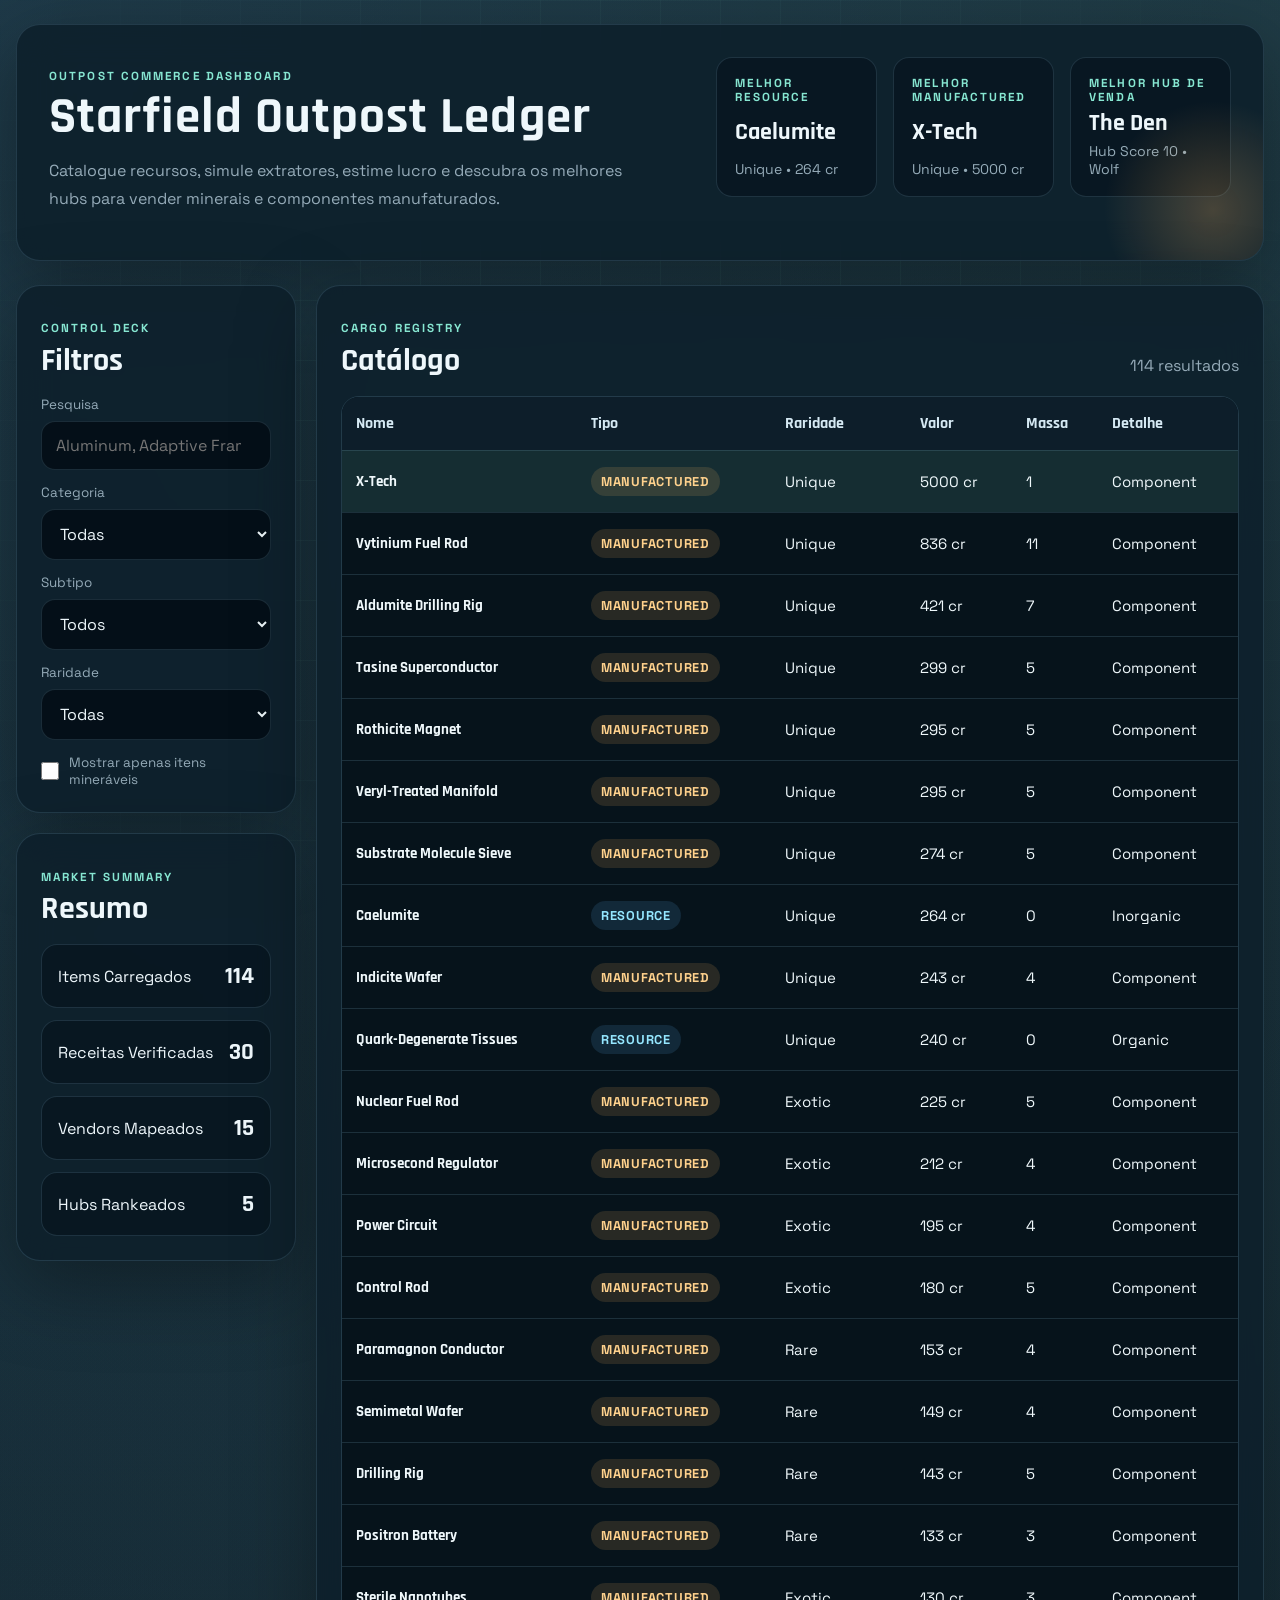
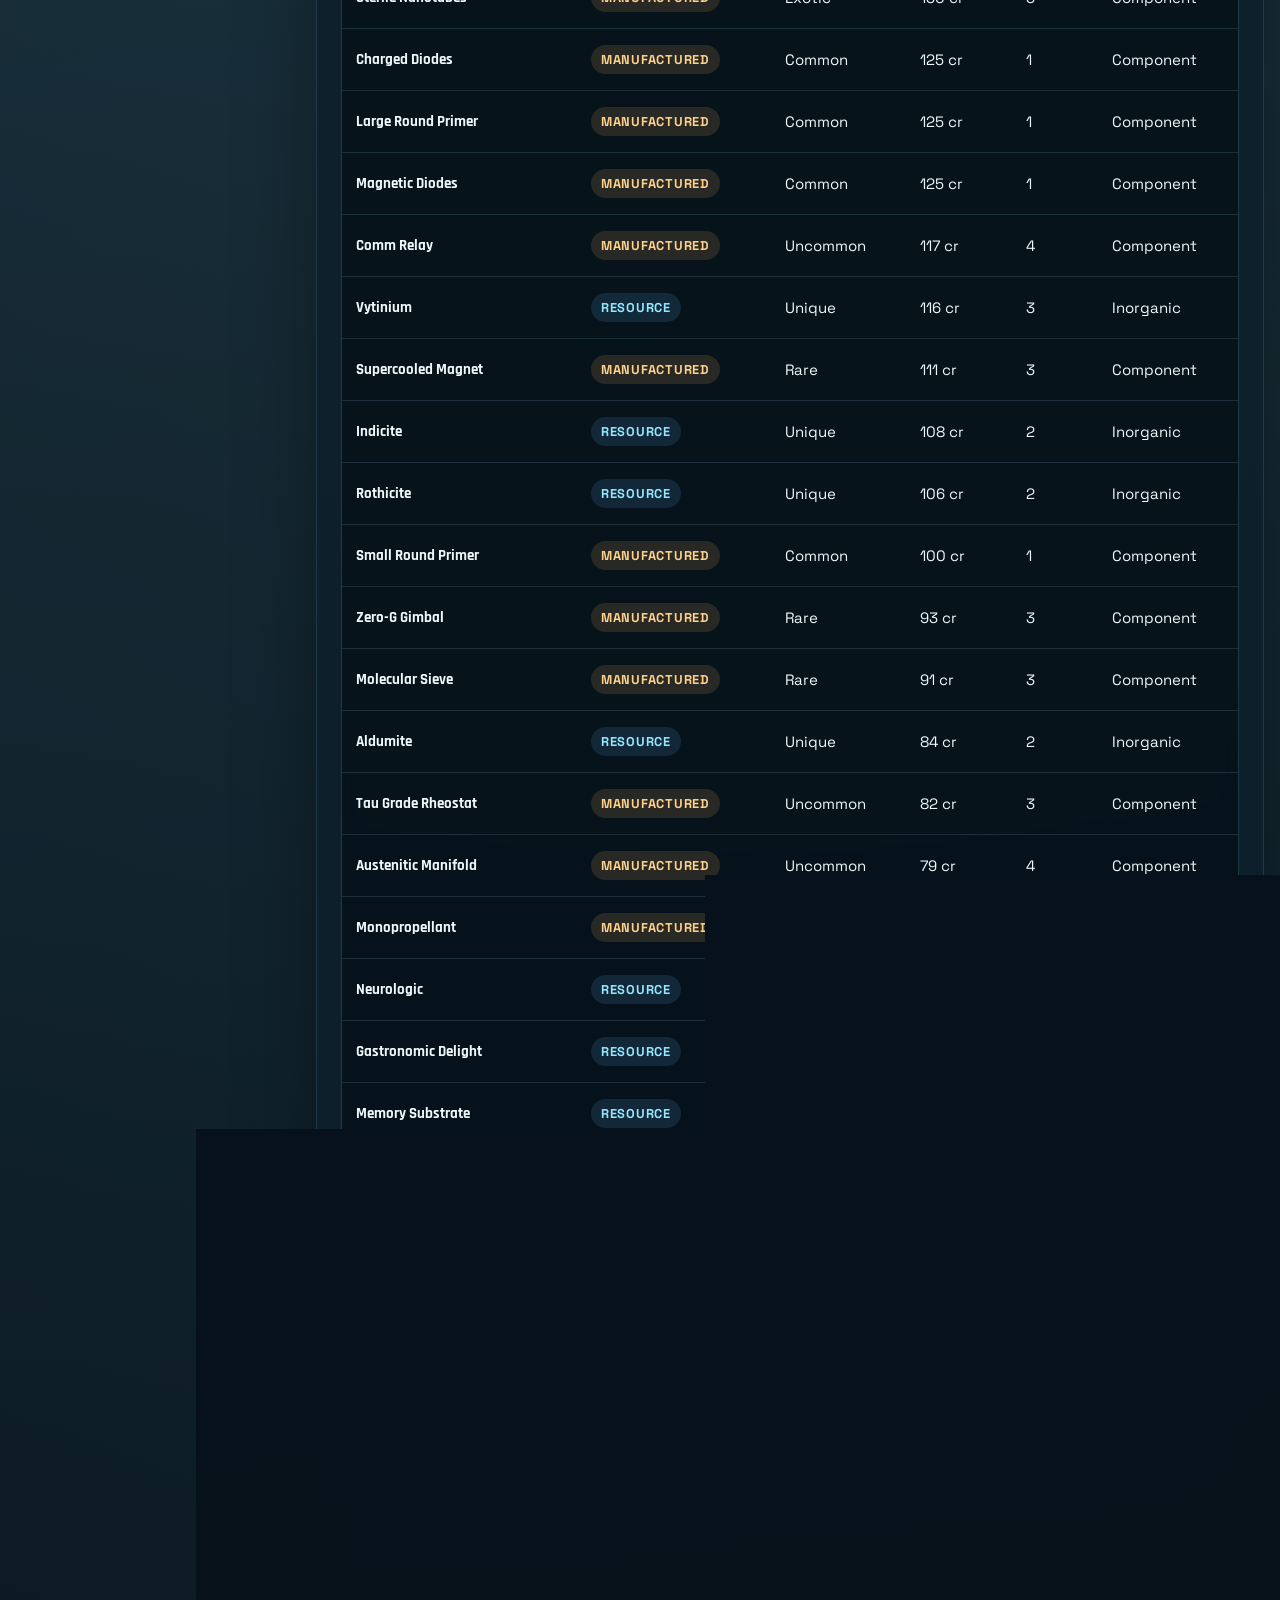
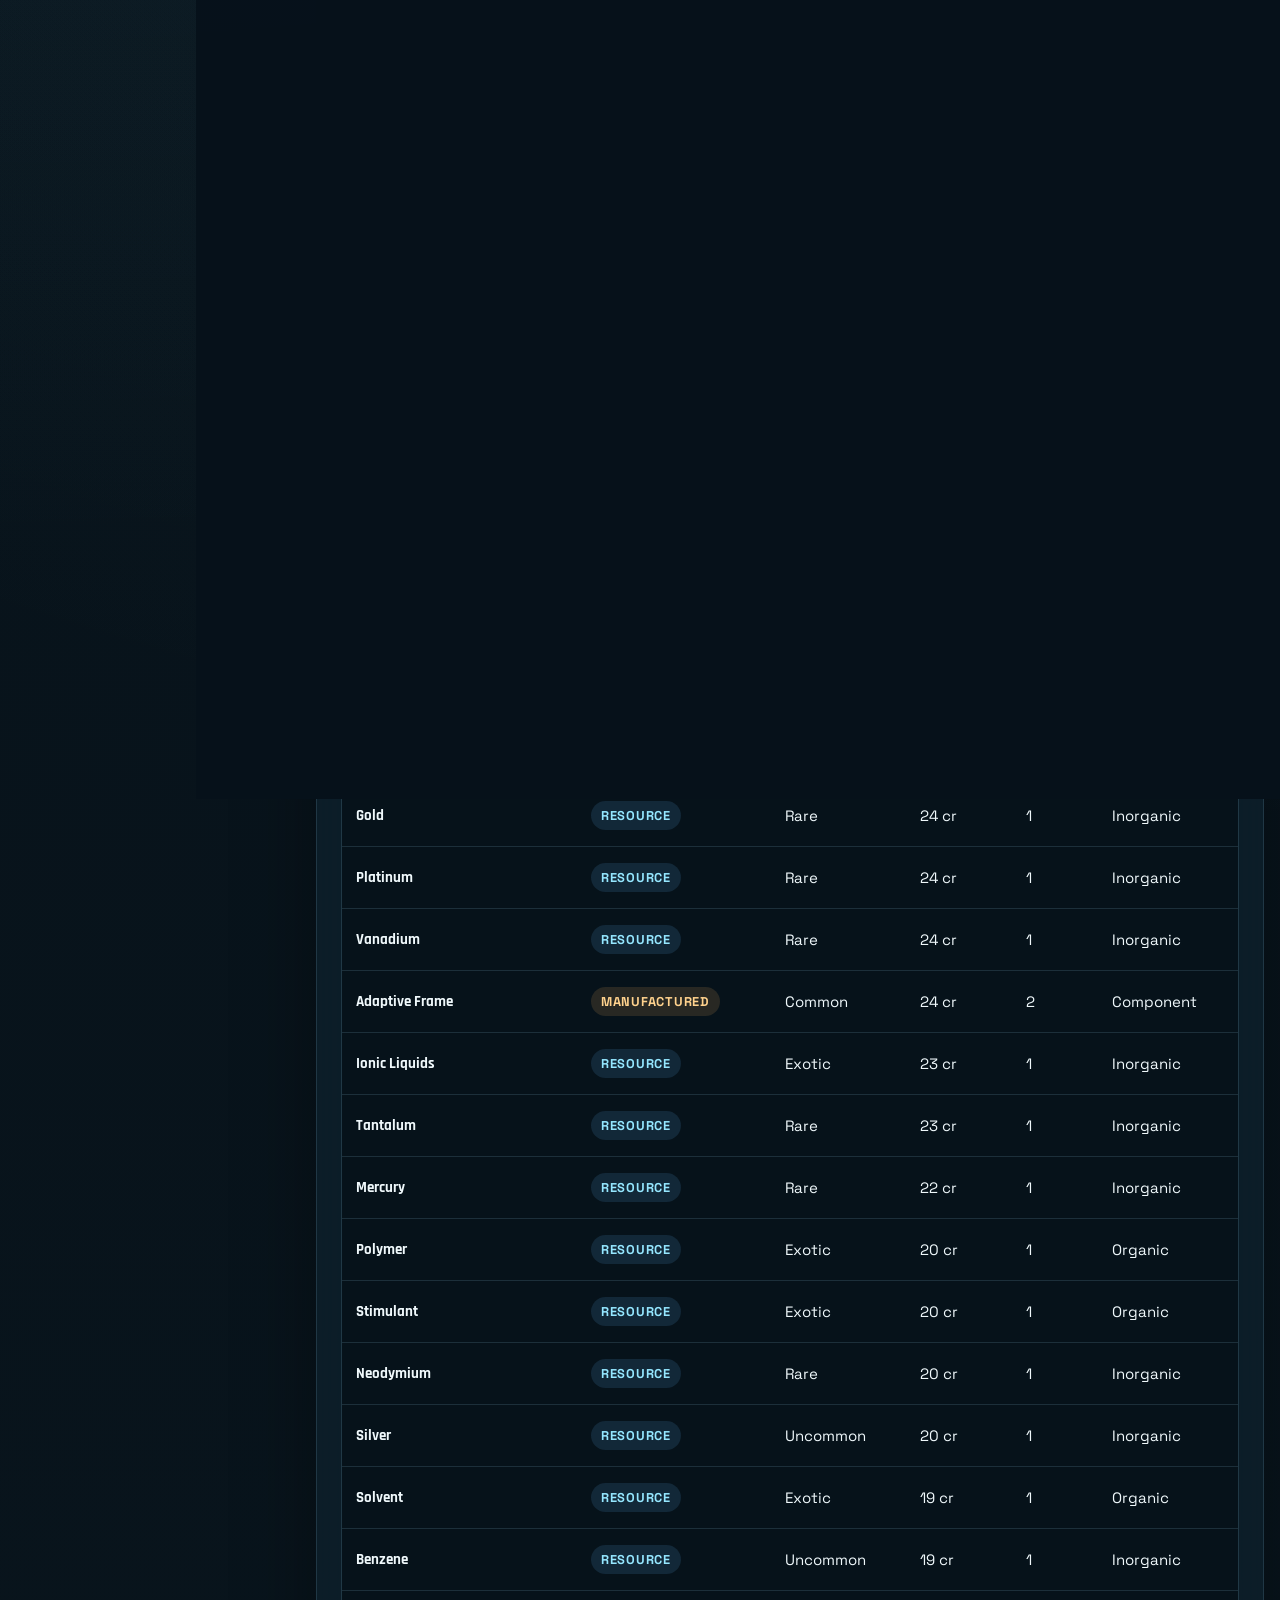
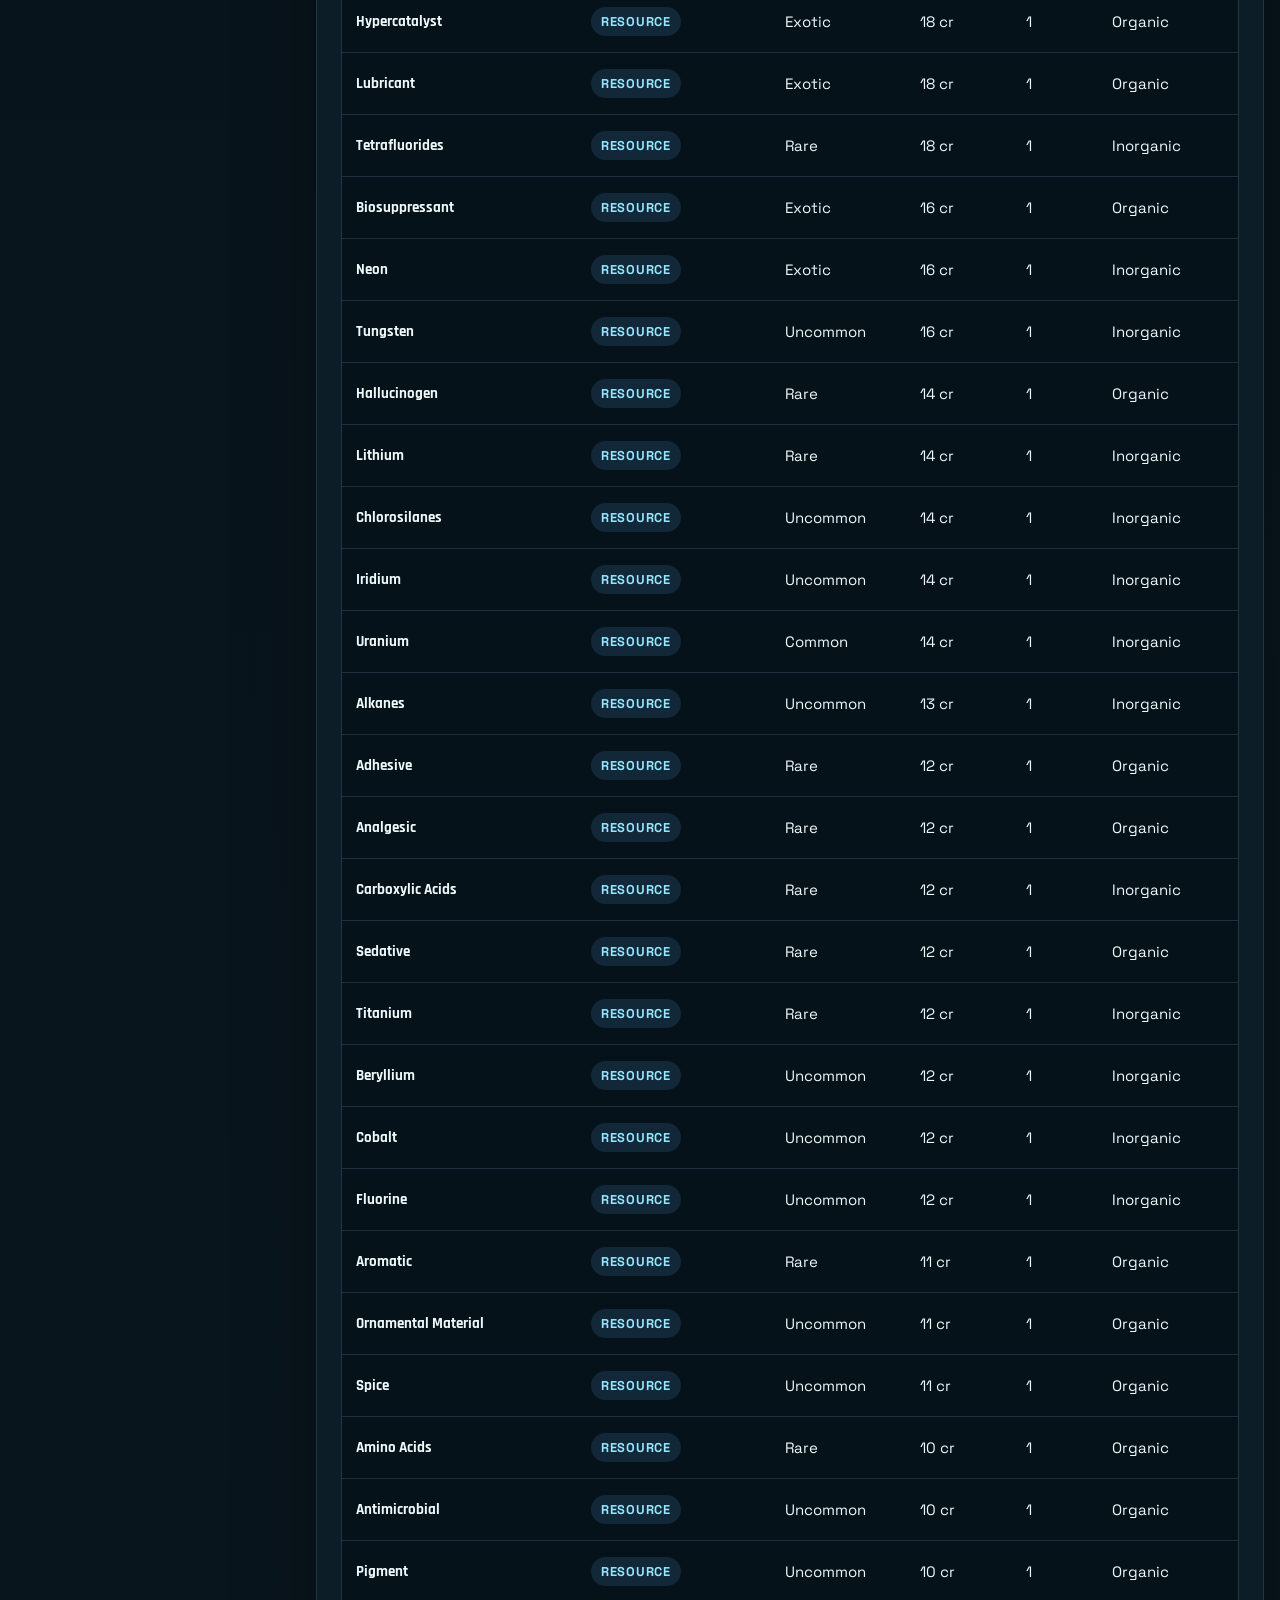
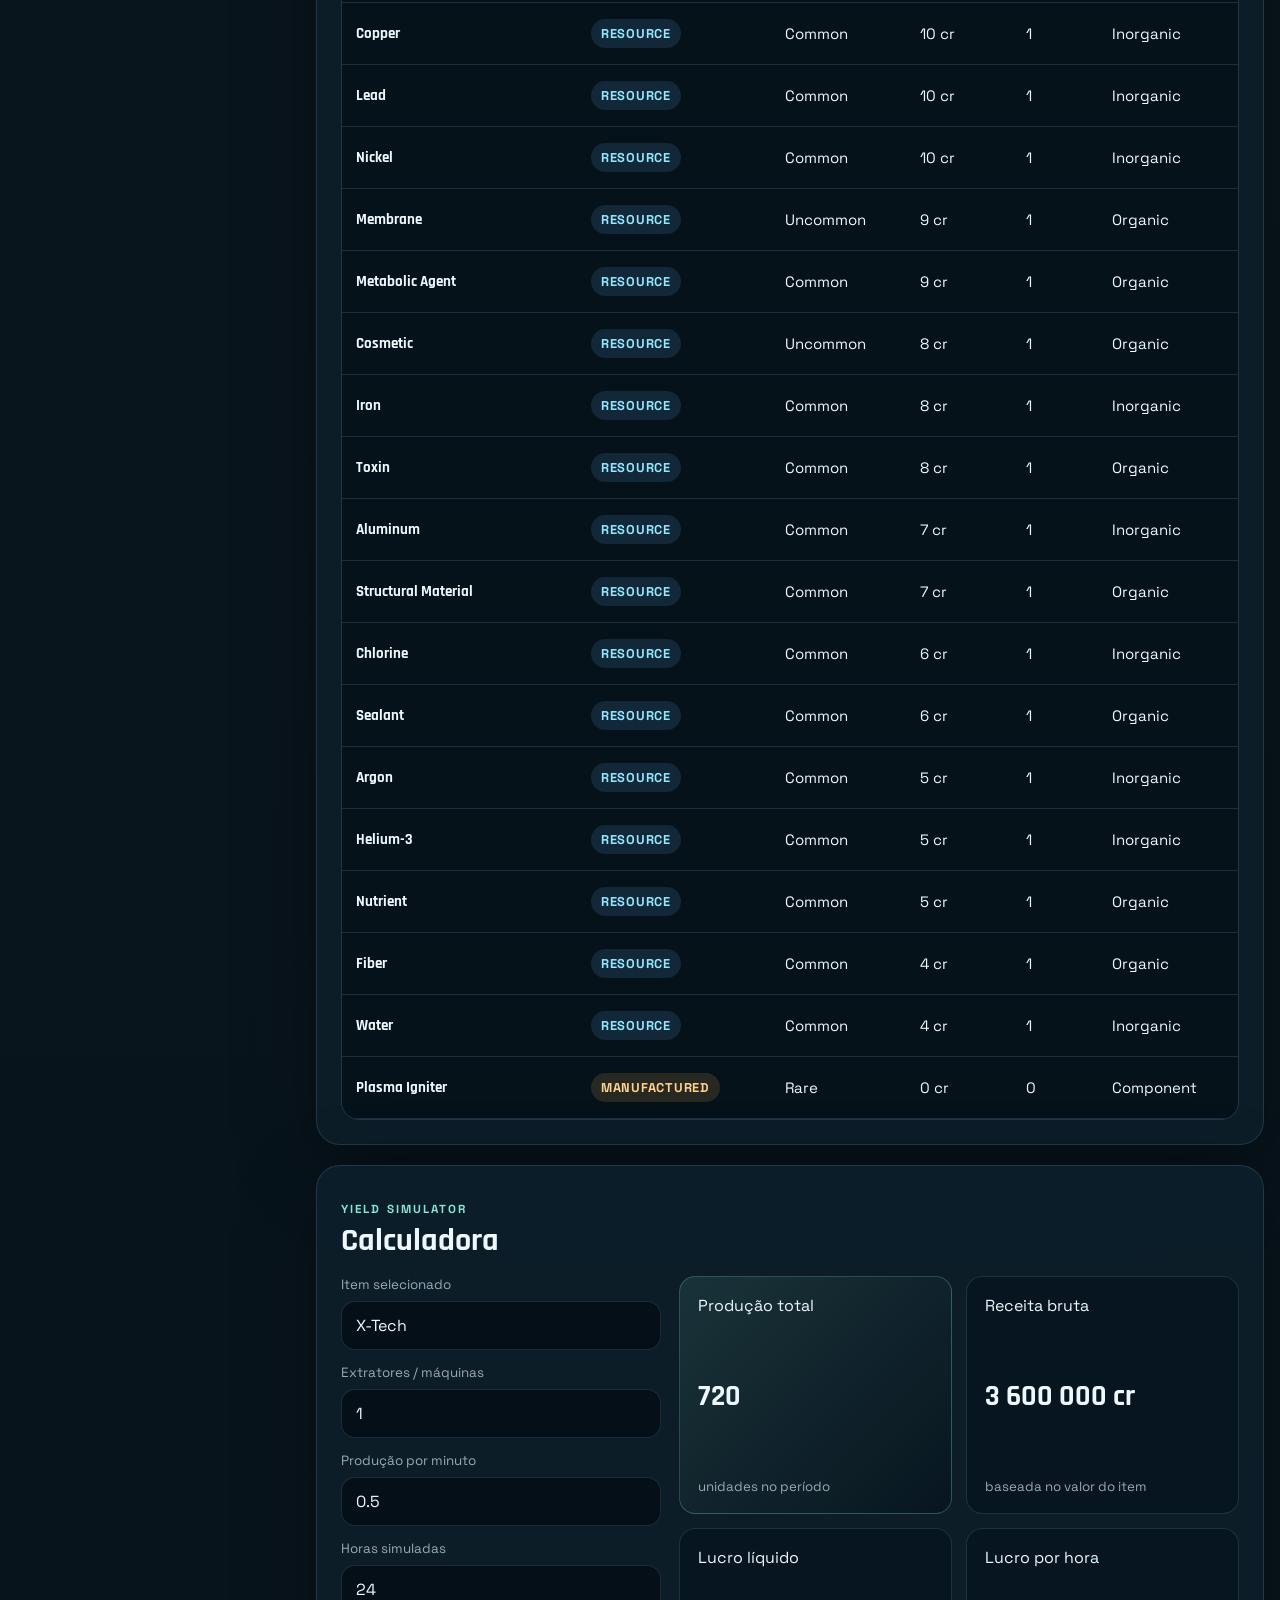
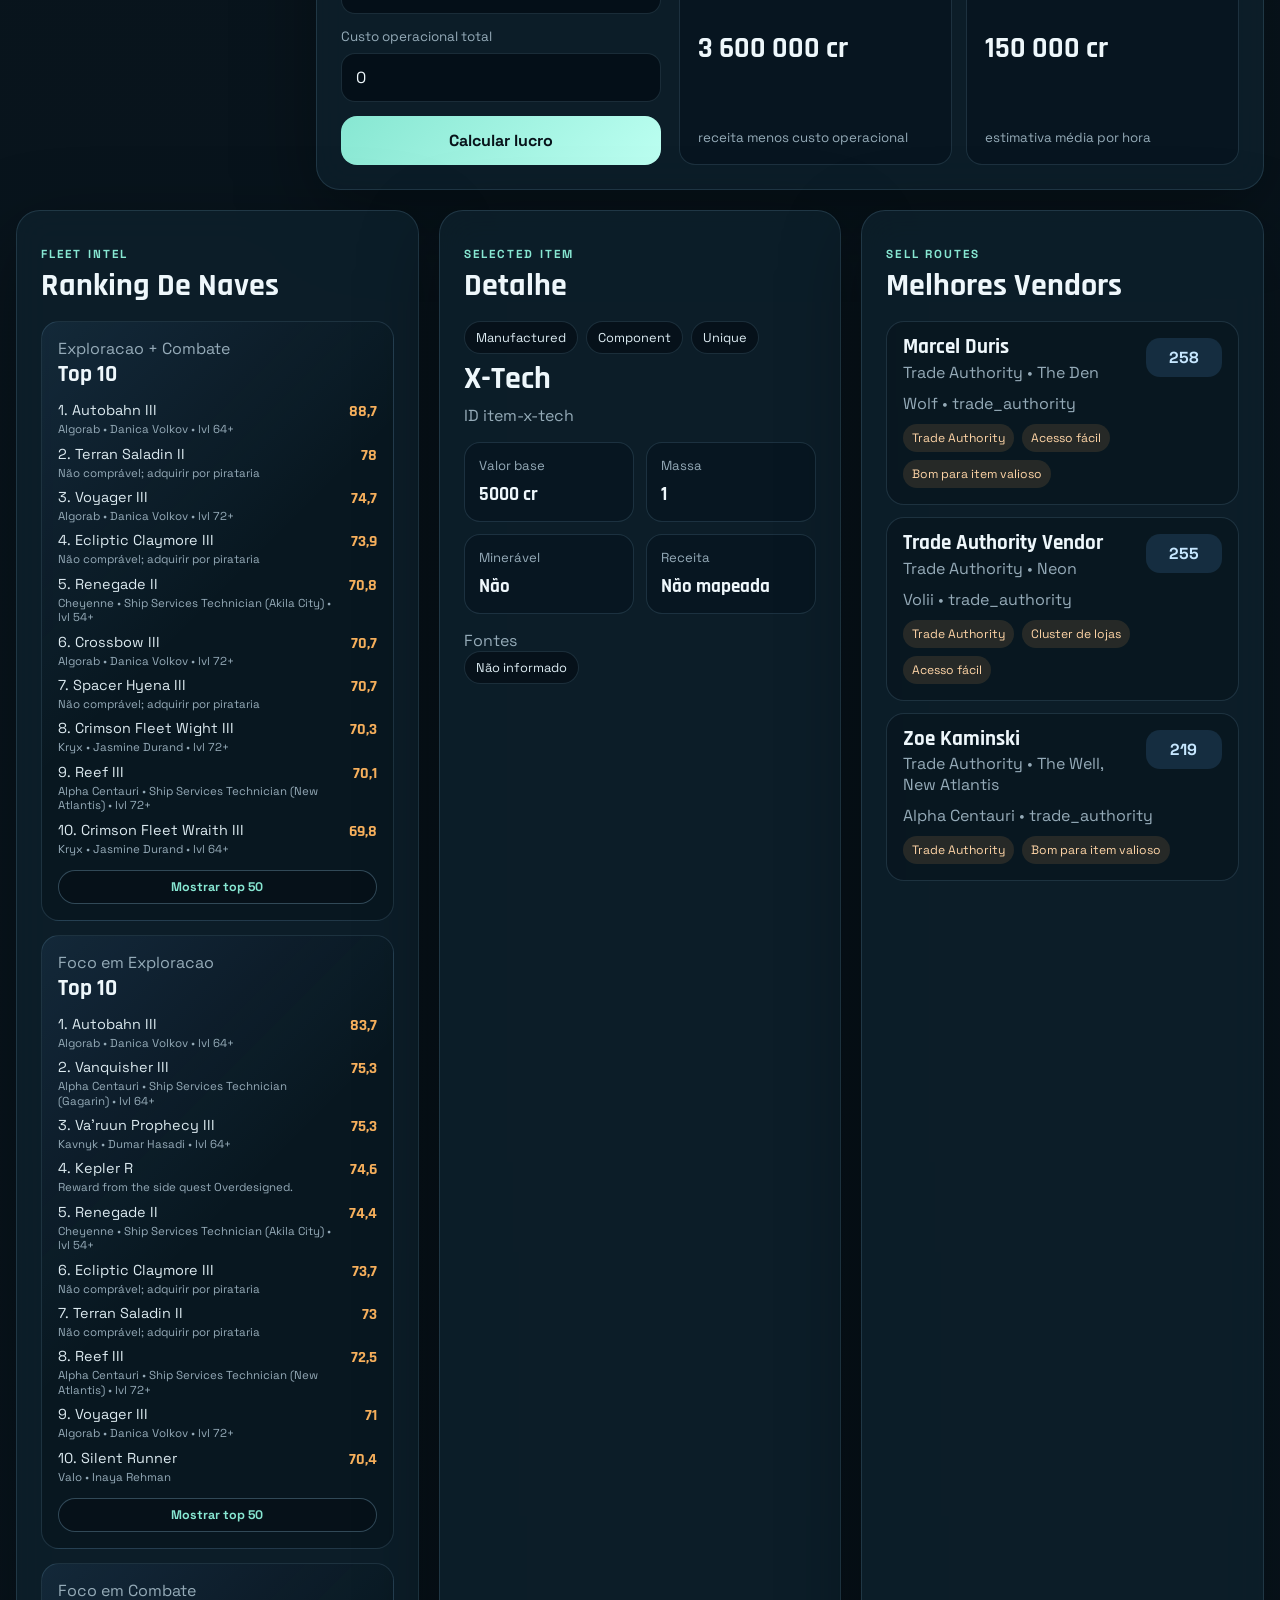
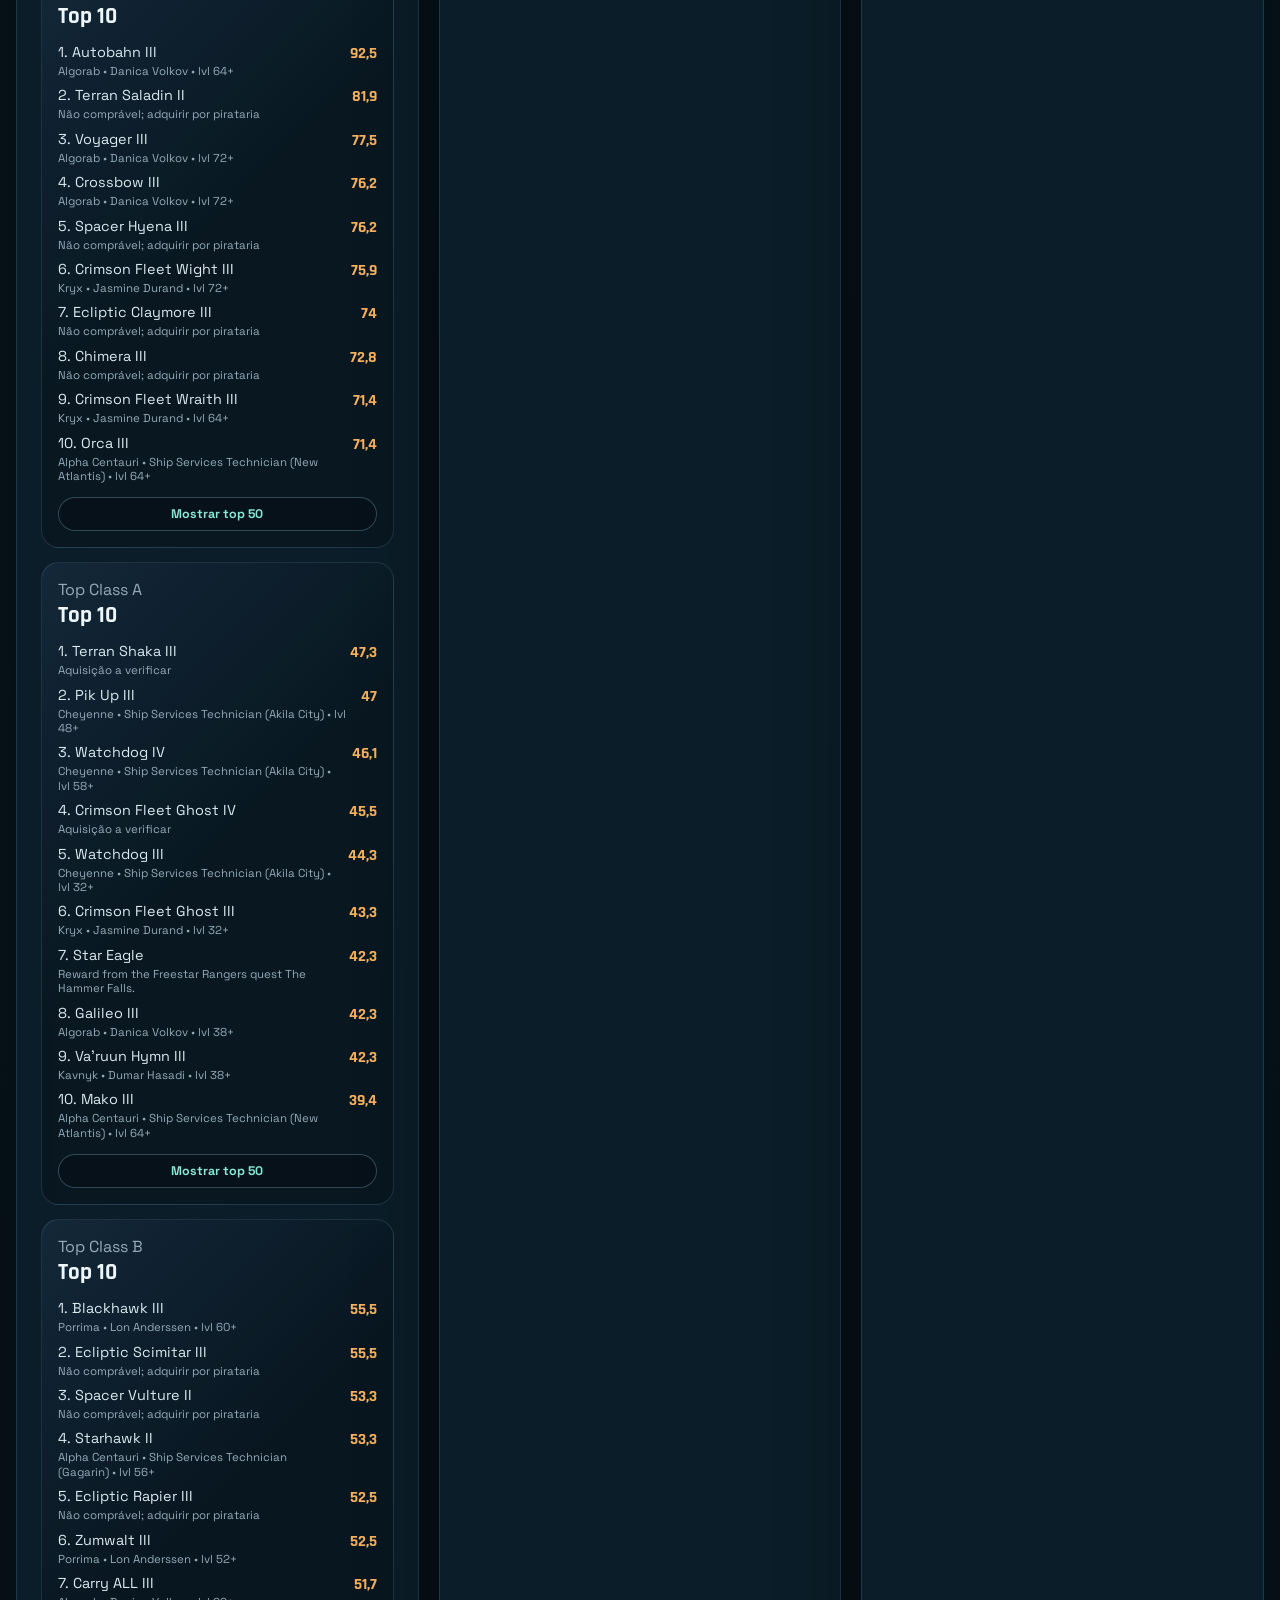
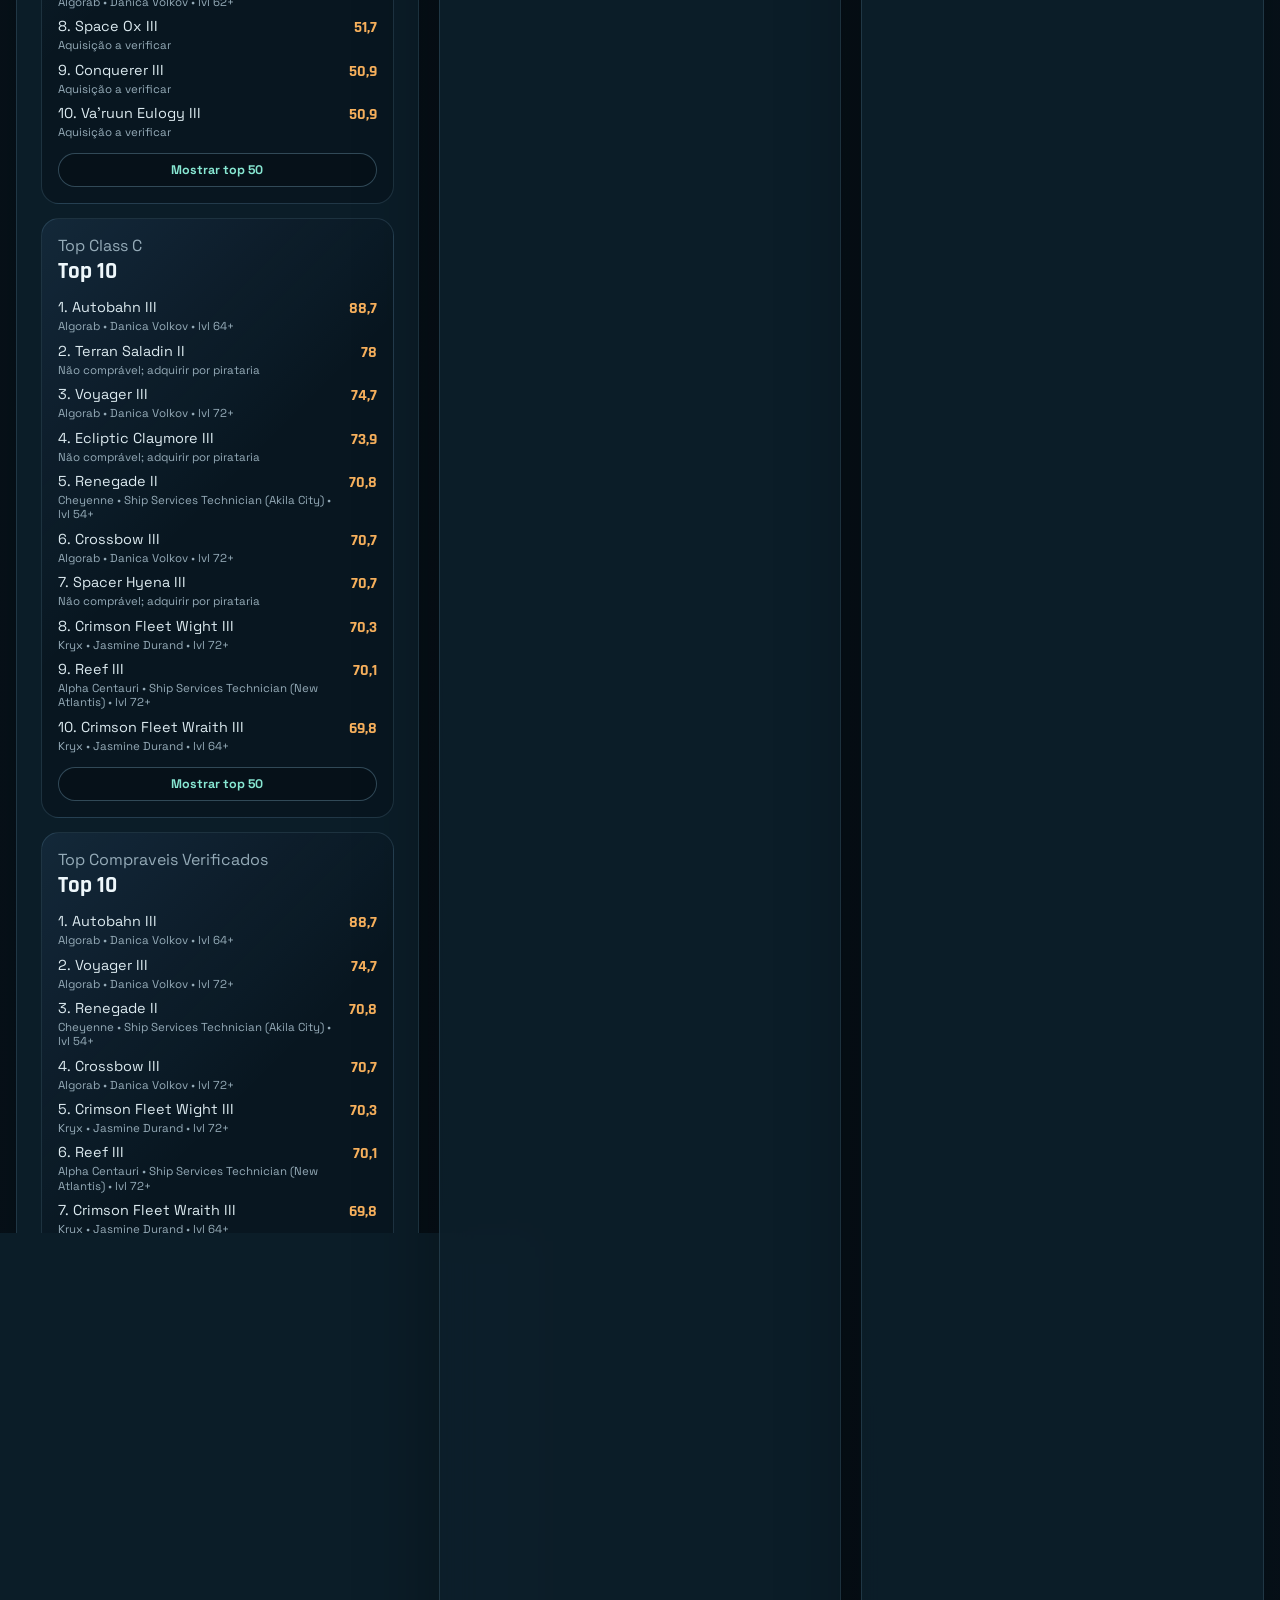
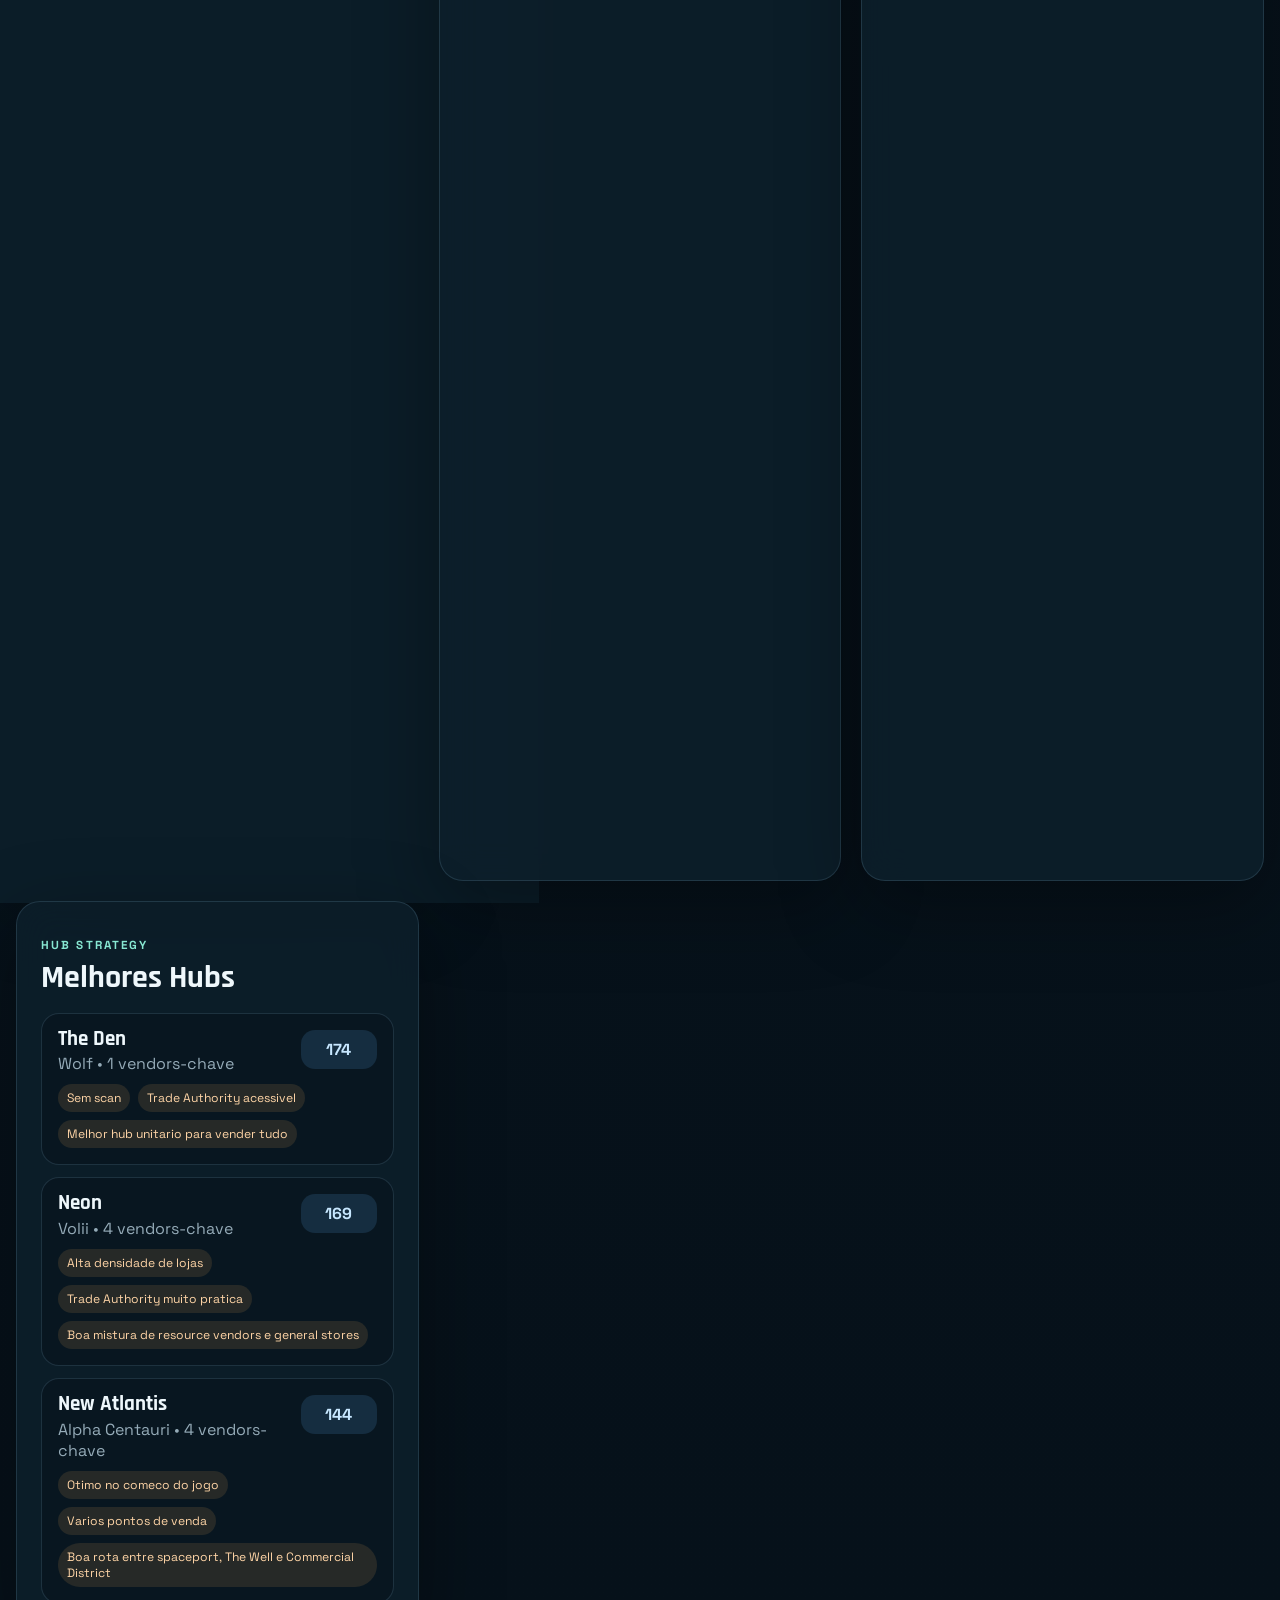
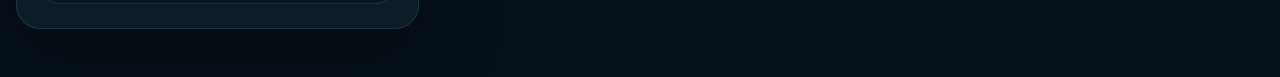
==== index.html @ 990ff579 "Initial commit" ====
<!DOCTYPE html>
<html lang="pt-PT">
  <head>
    <meta charset="UTF-8" />
    <meta name="viewport" content="width=device-width, initial-scale=1.0" />
    <title>Starfield Outpost Ledger</title>
    <link rel="preconnect" href="https://fonts.googleapis.com" />
    <link rel="preconnect" href="https://fonts.gstatic.com" crossorigin />
    <link
      href="https://fonts.googleapis.com/css2?family=Rajdhani:wght@500;600;700&family=Space+Grotesk:wght@400;500;700&display=swap"
      rel="stylesheet"
    />
    <link rel="stylesheet" href="./styles.css" />
  </head>
  <body>
    <div class="app-shell">
      <header class="hero-panel">
        <div class="hero-copy">
          <p class="eyebrow">Outpost Commerce Dashboard</p>
          <h1>Starfield Outpost Ledger</h1>
          <p class="hero-text">
            Catalogue recursos, simule extratores, estime lucro e descubra os
            melhores hubs para vender minerais e componentes manufaturados.
          </p>
        </div>

        <div class="hero-stats" id="hero-stats">
          <article class="hero-card">
            <span class="hero-label">Melhor Resource</span>
            <strong id="best-resource-name">A carregar...</strong>
            <span id="best-resource-meta">--</span>
          </article>
          <article class="hero-card">
            <span class="hero-label">Melhor Manufactured</span>
            <strong id="best-manufactured-name">A carregar...</strong>
            <span id="best-manufactured-meta">--</span>
          </article>
          <article class="hero-card">
            <span class="hero-label">Melhor Hub De Venda</span>
            <strong id="best-hub-name">A carregar...</strong>
            <span id="best-hub-meta">--</span>
          </article>
        </div>
      </header>

      <main class="dashboard-grid">
        <aside class="side-panel">
          <section class="panel">
            <div class="panel-heading">
              <p class="panel-kicker">Control Deck</p>
              <h2>Filtros</h2>
            </div>

            <div class="field-grid">
              <label class="field">
                <span>Pesquisa</span>
                <input id="search-input" type="search" placeholder="Aluminum, Adaptive Frame..." />
              </label>

              <label class="field">
                <span>Categoria</span>
                <select id="category-filter">
                  <option value="all">Todas</option>
                  <option value="resources">Resources</option>
                  <option value="manufactured_items">Manufactured Items</option>
                </select>
              </label>

              <label class="field">
                <span>Subtipo</span>
                <select id="subtype-filter">
                  <option value="all">Todos</option>
                </select>
              </label>

              <label class="field">
                <span>Raridade</span>
                <select id="rarity-filter">
                  <option value="all">Todas</option>
                  <option value="common">Common</option>
                  <option value="uncommon">Uncommon</option>
                  <option value="rare">Rare</option>
                  <option value="exotic">Exotic</option>
                  <option value="unique">Unique</option>
                </select>
              </label>

              <label class="field checkbox-field">
                <input id="mineable-filter" type="checkbox" />
                <span>Mostrar apenas itens mineráveis</span>
              </label>
            </div>
          </section>

          <section class="panel">
            <div class="panel-heading">
              <p class="panel-kicker">Market Summary</p>
              <h2>Resumo</h2>
            </div>

            <div class="summary-list">
              <article class="summary-card">
                <span>Items Carregados</span>
                <strong id="summary-total-items">0</strong>
              </article>
              <article class="summary-card">
                <span>Receitas Verificadas</span>
                <strong id="summary-total-recipes">0</strong>
              </article>
              <article class="summary-card">
                <span>Vendors Mapeados</span>
                <strong id="summary-total-vendors">0</strong>
              </article>
              <article class="summary-card">
                <span>Hubs Rankeados</span>
                <strong id="summary-total-hubs">0</strong>
              </article>
            </div>
          </section>
        </aside>

        <section class="main-stack">
          <section class="panel">
            <div class="panel-heading split-heading">
              <div>
                <p class="panel-kicker">Cargo Registry</p>
                <h2>Catálogo</h2>
              </div>
              <div class="table-caption">
                <span id="table-results-count">0 resultados</span>
              </div>
            </div>

            <div class="table-shell">
              <table class="data-table">
                <thead>
                  <tr>
                    <th>Nome</th>
                    <th>Tipo</th>
                    <th>Raridade</th>
                    <th>Valor</th>
                    <th>Massa</th>
                    <th>Detalhe</th>
                  </tr>
                </thead>
                <tbody id="catalog-table-body"></tbody>
              </table>
            </div>
          </section>

          <section class="panel calculator-panel">
            <div class="panel-heading">
              <p class="panel-kicker">Yield Simulator</p>
              <h2>Calculadora</h2>
            </div>

            <div class="calculator-grid">
              <div class="calculator-form">
                <label class="field">
                  <span>Item selecionado</span>
                  <input id="selected-item-name" type="text" readonly placeholder="Escolha um item no catálogo" />
                </label>

                <label class="field">
                  <span>Extratores / máquinas</span>
                  <input id="extractor-count" type="number" min="1" value="1" />
                </label>

                <label class="field">
                  <span>Produção por minuto</span>
                  <input id="production-rate" type="number" min="0" step="0.1" value="1" />
                </label>

                <label class="field">
                  <span>Horas simuladas</span>
                  <input id="period-hours" type="number" min="1" step="1" value="24" />
                </label>

                <label class="field">
                  <span>Custo operacional total</span>
                  <input id="operational-cost" type="number" min="0" step="1" value="0" />
                </label>

                <button id="calculate-button" class="action-button" type="button">
                  Calcular lucro
                </button>
              </div>

              <div class="calculator-results">
                <article class="metric-card accent-card">
                  <span>Produção total</span>
                  <strong id="result-total-output">--</strong>
                  <small>unidades no período</small>
                </article>
                <article class="metric-card">
                  <span>Receita bruta</span>
                  <strong id="result-gross-revenue">--</strong>
                  <small>baseada no valor do item</small>
                </article>
                <article class="metric-card">
                  <span>Lucro líquido</span>
                  <strong id="result-net-profit">--</strong>
                  <small>receita menos custo operacional</small>
                </article>
                <article class="metric-card">
                  <span>Lucro por hora</span>
                  <strong id="result-profit-hour">--</strong>
                  <small>estimativa média por hora</small>
                </article>
              </div>
            </div>
          </section>
        </section>

        <aside class="detail-stack">
          <section class="panel ranking-panel ship-rankings-panel">
            <div class="panel-heading">
              <p class="panel-kicker">Fleet Intel</p>
              <h2>Ranking De Naves</h2>
            </div>

            <div id="ship-ranking-preview" class="ship-preview-stack empty-state">
              A carregar rankings de naves...
            </div>
          </section>

          <section class="panel detail-panel">
            <div class="panel-heading">
              <p class="panel-kicker">Selected Item</p>
              <h2>Detalhe</h2>
            </div>

            <div id="item-detail" class="detail-content empty-state">
              Selecione um item na tabela para ver valor, categoria, fontes e
              receita relacionada.
            </div>
          </section>

          <section class="panel ranking-panel">
            <div class="panel-heading">
              <p class="panel-kicker">Sell Routes</p>
              <h2>Melhores Vendors</h2>
            </div>

            <div id="vendor-ranking" class="ranking-list empty-state">
              Escolha um item para rankear vendors.
            </div>
          </section>

          <section class="panel ranking-panel">
            <div class="panel-heading">
              <p class="panel-kicker">Hub Strategy</p>
              <h2>Melhores Hubs</h2>
            </div>

            <div id="hub-ranking" class="ranking-list empty-state">
              Escolha um item para rankear hubs.
            </div>
          </section>
        </aside>
      </main>
    </div>

    <template id="tag-template">
      <span class="tag"></span>
    </template>

    <script src="./script.js"></script>
  </body>
</html>
---- styles.css ----
:root {
  --bg: #07131d;
  --bg-alt: #0e202d;
  --panel: rgba(13, 31, 43, 0.88);
  --panel-strong: rgba(17, 39, 54, 0.96);
  --line: rgba(128, 179, 204, 0.18);
  --line-strong: rgba(128, 179, 204, 0.35);
  --text: #eef7fb;
  --muted: #95abb8;
  --accent: #87e7d2;
  --accent-2: #f8b15d;
  --accent-3: #65b7ff;
  --danger: #ff9078;
  --shadow: 0 24px 80px rgba(0, 0, 0, 0.35);
  --radius: 24px;
  --radius-sm: 16px;
}

* {
  box-sizing: border-box;
}

html {
  scroll-behavior: smooth;
}

body {
  margin: 0;
  min-height: 100vh;
  font-family: "Space Grotesk", sans-serif;
  background:
    radial-gradient(circle at top left, rgba(101, 183, 255, 0.14), transparent 26%),
    radial-gradient(circle at top right, rgba(135, 231, 210, 0.14), transparent 28%),
    linear-gradient(180deg, #061018 0%, #09151d 42%, #06111a 100%);
  color: var(--text);
}

body::before {
  content: "";
  position: fixed;
  inset: 0;
  pointer-events: none;
  background-image:
    linear-gradient(rgba(135, 231, 210, 0.05) 1px, transparent 1px),
    linear-gradient(90deg, rgba(135, 231, 210, 0.05) 1px, transparent 1px);
  background-size: 60px 60px;
  mask-image: radial-gradient(circle at center, black 48%, transparent 100%);
}

.app-shell {
  width: min(1500px, calc(100% - 32px));
  margin: 24px auto 48px;
}

.hero-panel,
.panel {
  border: 1px solid var(--line);
  background: var(--panel);
  backdrop-filter: blur(18px);
  border-radius: var(--radius);
  box-shadow: var(--shadow);
}

.hero-panel {
  display: grid;
  grid-template-columns: 1.25fr 1fr;
  gap: 24px;
  padding: 32px;
  position: relative;
  overflow: hidden;
}

.hero-panel::after {
  content: "";
  position: absolute;
  inset: auto -60px -60px auto;
  width: 220px;
  height: 220px;
  border-radius: 50%;
  background: radial-gradient(circle, rgba(248, 177, 93, 0.24), transparent 70%);
}

.eyebrow,
.panel-kicker,
.hero-label {
  text-transform: uppercase;
  letter-spacing: 0.18em;
  font-size: 0.73rem;
  color: var(--accent);
  font-weight: 700;
}

h1,
h2,
strong,
th {
  font-family: "Rajdhani", sans-serif;
}

h1 {
  margin: 10px 0 14px;
  font-size: clamp(2.5rem, 4vw, 4.6rem);
  line-height: 0.92;
  letter-spacing: 0.02em;
}

h2 {
  margin: 6px 0 0;
  font-size: 2rem;
  line-height: 0.9;
}

.hero-text {
  width: min(60ch, 100%);
  color: var(--muted);
  font-size: 1rem;
  line-height: 1.7;
}

.hero-stats {
  display: grid;
  grid-template-columns: repeat(3, minmax(0, 1fr));
  gap: 16px;
  align-content: start;
}

.hero-card,
.summary-card,
.metric-card {
  border: 1px solid var(--line);
  border-radius: var(--radius-sm);
  background: rgba(7, 19, 29, 0.65);
}

.hero-card {
  padding: 18px;
  min-height: 140px;
  display: flex;
  flex-direction: column;
  justify-content: space-between;
}

.hero-card strong {
  font-size: 1.5rem;
  line-height: 0.95;
}

.hero-card span:last-child {
  color: var(--muted);
  font-size: 0.88rem;
}

.dashboard-grid {
  margin-top: 24px;
  display: grid;
  grid-template-columns: 300px minmax(0, 1.35fr) 360px;
  gap: 20px;
  align-items: start;
}

.side-panel,
.main-stack,
.detail-stack {
  display: grid;
  gap: 20px;
}

.panel {
  padding: 24px;
}

.panel-heading {
  margin-bottom: 20px;
}

.split-heading {
  display: flex;
  justify-content: space-between;
  align-items: end;
  gap: 20px;
}

.table-caption,
.field span,
.metric-card small,
.detail-meta,
.ranking-meta,
.empty-state {
  color: var(--muted);
}

.field-grid,
.calculator-form {
  display: grid;
  gap: 14px;
}

.field {
  display: grid;
  gap: 8px;
}

.field span {
  font-size: 0.84rem;
}

input,
select,
button {
  font: inherit;
}

input,
select {
  width: 100%;
  padding: 13px 14px;
  border-radius: 14px;
  border: 1px solid var(--line);
  color: var(--text);
  background: rgba(5, 15, 23, 0.92);
  outline: none;
}

input:focus,
select:focus {
  border-color: var(--line-strong);
  box-shadow: 0 0 0 4px rgba(101, 183, 255, 0.12);
}

.checkbox-field {
  grid-template-columns: auto 1fr;
  align-items: center;
  gap: 10px;
}

.checkbox-field input {
  width: 18px;
  height: 18px;
  margin: 0;
}

.summary-list {
  display: grid;
  gap: 12px;
}

.summary-card {
  padding: 16px;
  display: flex;
  justify-content: space-between;
  align-items: center;
  gap: 16px;
}

.summary-card strong {
  font-size: 1.5rem;
}

.table-shell {
  overflow: auto;
  border-radius: 18px;
  border: 1px solid var(--line);
}

.data-table {
  width: 100%;
  border-collapse: collapse;
  min-width: 760px;
  background: rgba(6, 16, 24, 0.82);
}

.data-table th,
.data-table td {
  text-align: left;
  padding: 16px 14px;
  border-bottom: 1px solid var(--line);
}

.data-table th {
  font-size: 1rem;
  color: #d5e9f3;
  background: rgba(14, 32, 45, 0.88);
}

.data-table td {
  font-size: 0.94rem;
  color: #eff8fb;
}

.data-table tbody tr {
  cursor: pointer;
  transition: background 0.2s ease, transform 0.2s ease;
}

.data-table tbody tr:hover {
  background: rgba(101, 183, 255, 0.08);
}

.data-table tbody tr.is-selected {
  background: rgba(135, 231, 210, 0.12);
}

.pill {
  display: inline-flex;
  align-items: center;
  justify-content: center;
  min-width: 88px;
  padding: 6px 10px;
  border-radius: 999px;
  font-size: 0.8rem;
  font-weight: 700;
  text-transform: uppercase;
  letter-spacing: 0.06em;
}

.pill.resource {
  color: #95e7ff;
  background: rgba(101, 183, 255, 0.13);
}

.pill.manufactured {
  color: #ffd28d;
  background: rgba(248, 177, 93, 0.14);
}

.rarity-common { color: #dce7ec; }
.rarity-uncommon { color: #94e2c1; }
.rarity-rare { color: #81bfff; }
.rarity-exotic { color: #ffba74; }
.rarity-unique { color: #f48aff; }

.calculator-grid {
  display: grid;
  grid-template-columns: 320px minmax(0, 1fr);
  gap: 18px;
}

.action-button {
  border: none;
  border-radius: 16px;
  padding: 14px 16px;
  font-weight: 700;
  color: #08131a;
  background: linear-gradient(135deg, var(--accent), #bcfff1);
  cursor: pointer;
  transition: transform 0.2s ease, box-shadow 0.2s ease;
}

.action-button:hover {
  transform: translateY(-1px);
  box-shadow: 0 12px 30px rgba(135, 231, 210, 0.18);
}

.calculator-results {
  display: grid;
  grid-template-columns: repeat(2, minmax(0, 1fr));
  gap: 14px;
}

.metric-card {
  padding: 18px;
  min-height: 120px;
  display: flex;
  flex-direction: column;
  justify-content: space-between;
}

.metric-card strong {
  font-size: 1.8rem;
}

.accent-card {
  background:
    linear-gradient(135deg, rgba(135, 231, 210, 0.14), transparent),
    rgba(7, 19, 29, 0.65);
  border-color: rgba(135, 231, 210, 0.25);
}

.detail-content {
  display: grid;
  gap: 16px;
}

.detail-header {
  display: grid;
  gap: 10px;
}

.detail-header h3 {
  margin: 0;
  font-size: 2rem;
  font-family: "Rajdhani", sans-serif;
  line-height: 0.95;
}

.detail-grid {
  display: grid;
  grid-template-columns: repeat(2, minmax(0, 1fr));
  gap: 12px;
}

.detail-card {
  border: 1px solid var(--line);
  border-radius: 16px;
  padding: 14px;
  background: rgba(7, 19, 29, 0.56);
}

.detail-card span {
  display: block;
  color: var(--muted);
  font-size: 0.82rem;
  margin-bottom: 8px;
}

.detail-card strong {
  font-size: 1.2rem;
}

.tag-list {
  display: flex;
  flex-wrap: wrap;
  gap: 8px;
}

.tag {
  display: inline-flex;
  align-items: center;
  border-radius: 999px;
  padding: 7px 11px;
  border: 1px solid var(--line);
  background: rgba(5, 15, 23, 0.72);
  color: #ddecf3;
  font-size: 0.8rem;
}

.ranking-list {
  display: grid;
  gap: 12px;
}

.ship-preview-stack {
  display: grid;
  gap: 14px;
}

.ship-ranking-card {
  border: 1px solid var(--line);
  border-radius: 18px;
  padding: 16px;
  background:
    linear-gradient(135deg, rgba(101, 183, 255, 0.11), transparent 48%),
    rgba(7, 19, 29, 0.58);
}

.ship-ranking-head {
  display: flex;
  justify-content: space-between;
  gap: 12px;
  align-items: start;
  margin-bottom: 12px;
}

.ship-ranking-head strong {
  display: block;
  font-size: 1.45rem;
}

.mini-button {
  display: inline-flex;
  align-items: center;
  justify-content: center;
  border-radius: 999px;
  border: 1px solid var(--line-strong);
  padding: 8px 11px;
  color: var(--accent);
  text-decoration: none;
  font-size: 0.78rem;
  font-weight: 700;
  white-space: nowrap;
  background: rgba(5, 15, 23, 0.62);
}

.full-width-button {
  width: 100%;
  margin-top: 14px;
}

.compact-ranking {
  list-style: none;
  display: grid;
  gap: 8px;
  margin: 0;
  padding: 0;
}

.compact-ranking li {
  display: flex;
  justify-content: space-between;
  gap: 12px;
  color: #dceaf0;
  font-size: 0.9rem;
}

.compact-ranking li span {
  display: grid;
  gap: 3px;
}

.compact-ranking li small {
  color: var(--muted);
  font-size: 0.72rem;
  line-height: 1.25;
}

.compact-ranking strong {
  color: var(--accent-2);
  font-size: 1rem;
}

.ship-table small {
  display: block;
  min-width: 220px;
  color: var(--muted);
  line-height: 1.4;
}

.acquisition-badge {
  display: inline-flex;
  align-items: center;
  border-radius: 999px;
  padding: 5px 9px;
  margin-bottom: 6px;
  font-size: 0.72rem;
  font-weight: 700;
  letter-spacing: 0.06em;
  text-transform: uppercase;
}

.acquisition-badge.vendor {
  color: #bdf7eb;
  background: rgba(135, 231, 210, 0.14);
}

.acquisition-badge.quest {
  color: #c7e7ff;
  background: rgba(101, 183, 255, 0.16);
}

.acquisition-badge.piracy {
  color: #ffd5a7;
  background: rgba(248, 177, 93, 0.16);
}

.table-link {
  color: var(--accent);
  font-weight: 700;
}

.ranking-nav {
  display: none;
  gap: 10px;
  flex-wrap: wrap;
  position: sticky;
  top: 12px;
  z-index: 2;
}

.ranking-nav a {
  color: var(--text);
  text-decoration: none;
  border: 1px solid var(--line);
  background: rgba(5, 15, 23, 0.62);
  border-radius: 999px;
  padding: 9px 12px;
  font-size: 0.86rem;
  font-weight: 700;
}

.ranking-picker {
  display: grid;
  grid-template-columns: minmax(0, 1fr) minmax(260px, 360px);
  align-items: end;
  gap: 18px;
  position: sticky;
  top: 12px;
  z-index: 3;
}

.ranking-picker h2 {
  margin-top: 4px;
}

.ranking-picker-copy {
  color: var(--muted);
  margin-top: 6px;
  max-width: 680px;
}

.ranking-select-wrap {
  display: grid;
  gap: 8px;
}

.ranking-select-wrap span {
  color: var(--muted);
  font-size: 0.78rem;
  font-weight: 700;
  letter-spacing: 0.08em;
  text-transform: uppercase;
}

.ranking-select-wrap select {
  min-height: 52px;
  color: var(--text);
  background:
    linear-gradient(135deg, rgba(101, 183, 255, 0.18), rgba(135, 231, 210, 0.1)),
    rgba(5, 15, 23, 0.88);
  cursor: pointer;
}

.ship-ranking-full-stack,
.rankings-page {
  display: grid;
  gap: 20px;
}

.ranking-item {
  border: 1px solid var(--line);
  border-radius: 18px;
  padding: 16px;
  background: rgba(7, 19, 29, 0.58);
  display: grid;
  gap: 10px;
}

.ranking-top {
  display: flex;
  justify-content: space-between;
  align-items: start;
  gap: 12px;
}

.ranking-title {
  display: grid;
  gap: 4px;
}

.ranking-title strong {
  font-size: 1.3rem;
  line-height: 0.95;
}

.score-badge {
  min-width: 76px;
  text-align: center;
  padding: 9px 10px;
  border-radius: 14px;
  background: rgba(101, 183, 255, 0.14);
  color: #c7e7ff;
  font-weight: 700;
}

.reason-list {
  display: flex;
  flex-wrap: wrap;
  gap: 8px;
}

.reason-chip {
  border-radius: 999px;
  padding: 6px 9px;
  background: rgba(248, 177, 93, 0.12);
  color: #ffd5a7;
  font-size: 0.76rem;
}

.empty-state {
  padding: 18px;
  border: 1px dashed var(--line);
  border-radius: 16px;
  background: rgba(6, 16, 24, 0.45);
}

@media (max-width: 1280px) {
  .dashboard-grid {
    grid-template-columns: 280px minmax(0, 1fr);
  }

  .detail-stack {
    grid-column: 1 / -1;
    grid-template-columns: repeat(3, minmax(0, 1fr));
  }
}

@media (max-width: 980px) {
  .hero-panel,
  .dashboard-grid,
  .calculator-grid,
  .detail-grid,
  .detail-stack,
  .ranking-picker {
    grid-template-columns: 1fr;
  }

  .hero-stats {
    grid-template-columns: 1fr;
  }

  .calculator-results {
    grid-template-columns: 1fr 1fr;
  }
}

@media (max-width: 680px) {
  .app-shell {
    width: min(100% - 20px, 100%);
    margin: 12px auto 28px;
  }

  .hero-panel,
  .panel {
    padding: 18px;
    border-radius: 20px;
  }

  h1 {
    font-size: 2.7rem;
  }

  h2 {
    font-size: 1.7rem;
  }

  .calculator-results {
    grid-template-columns: 1fr;
  }
}
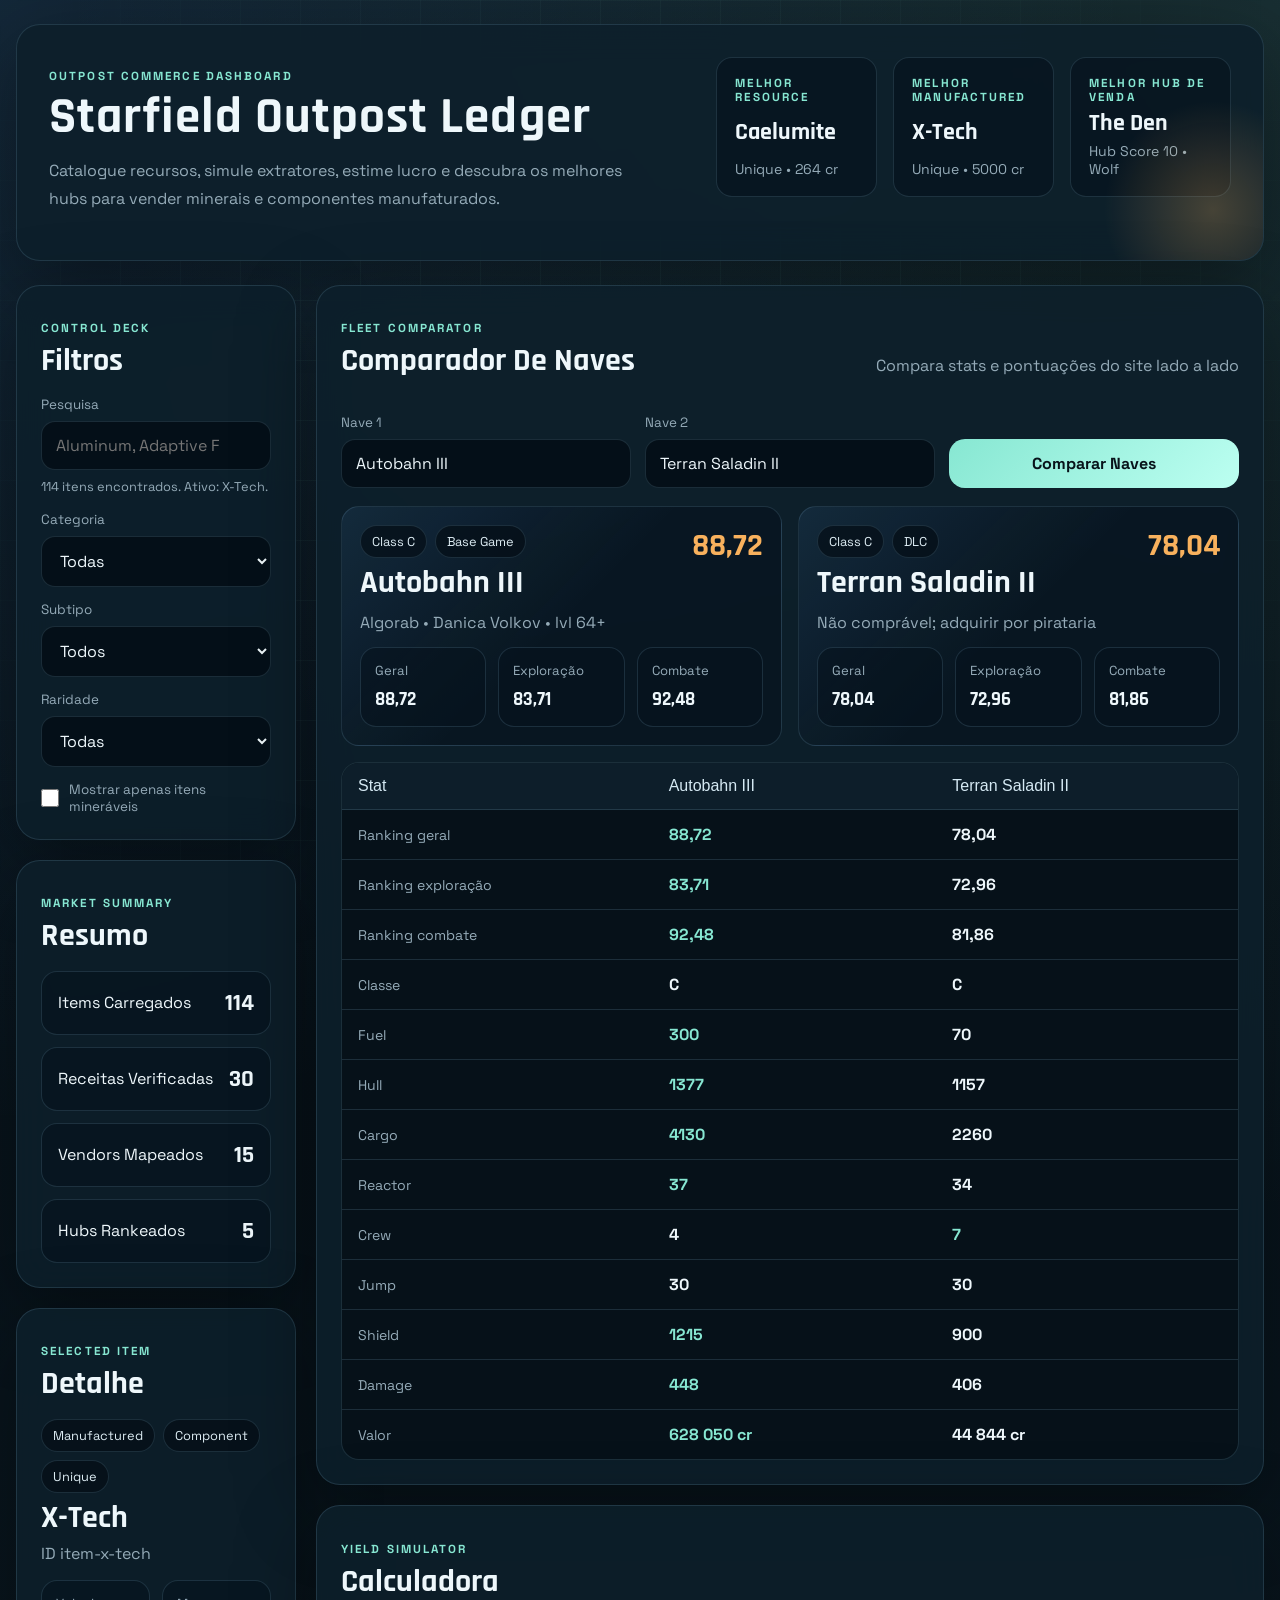
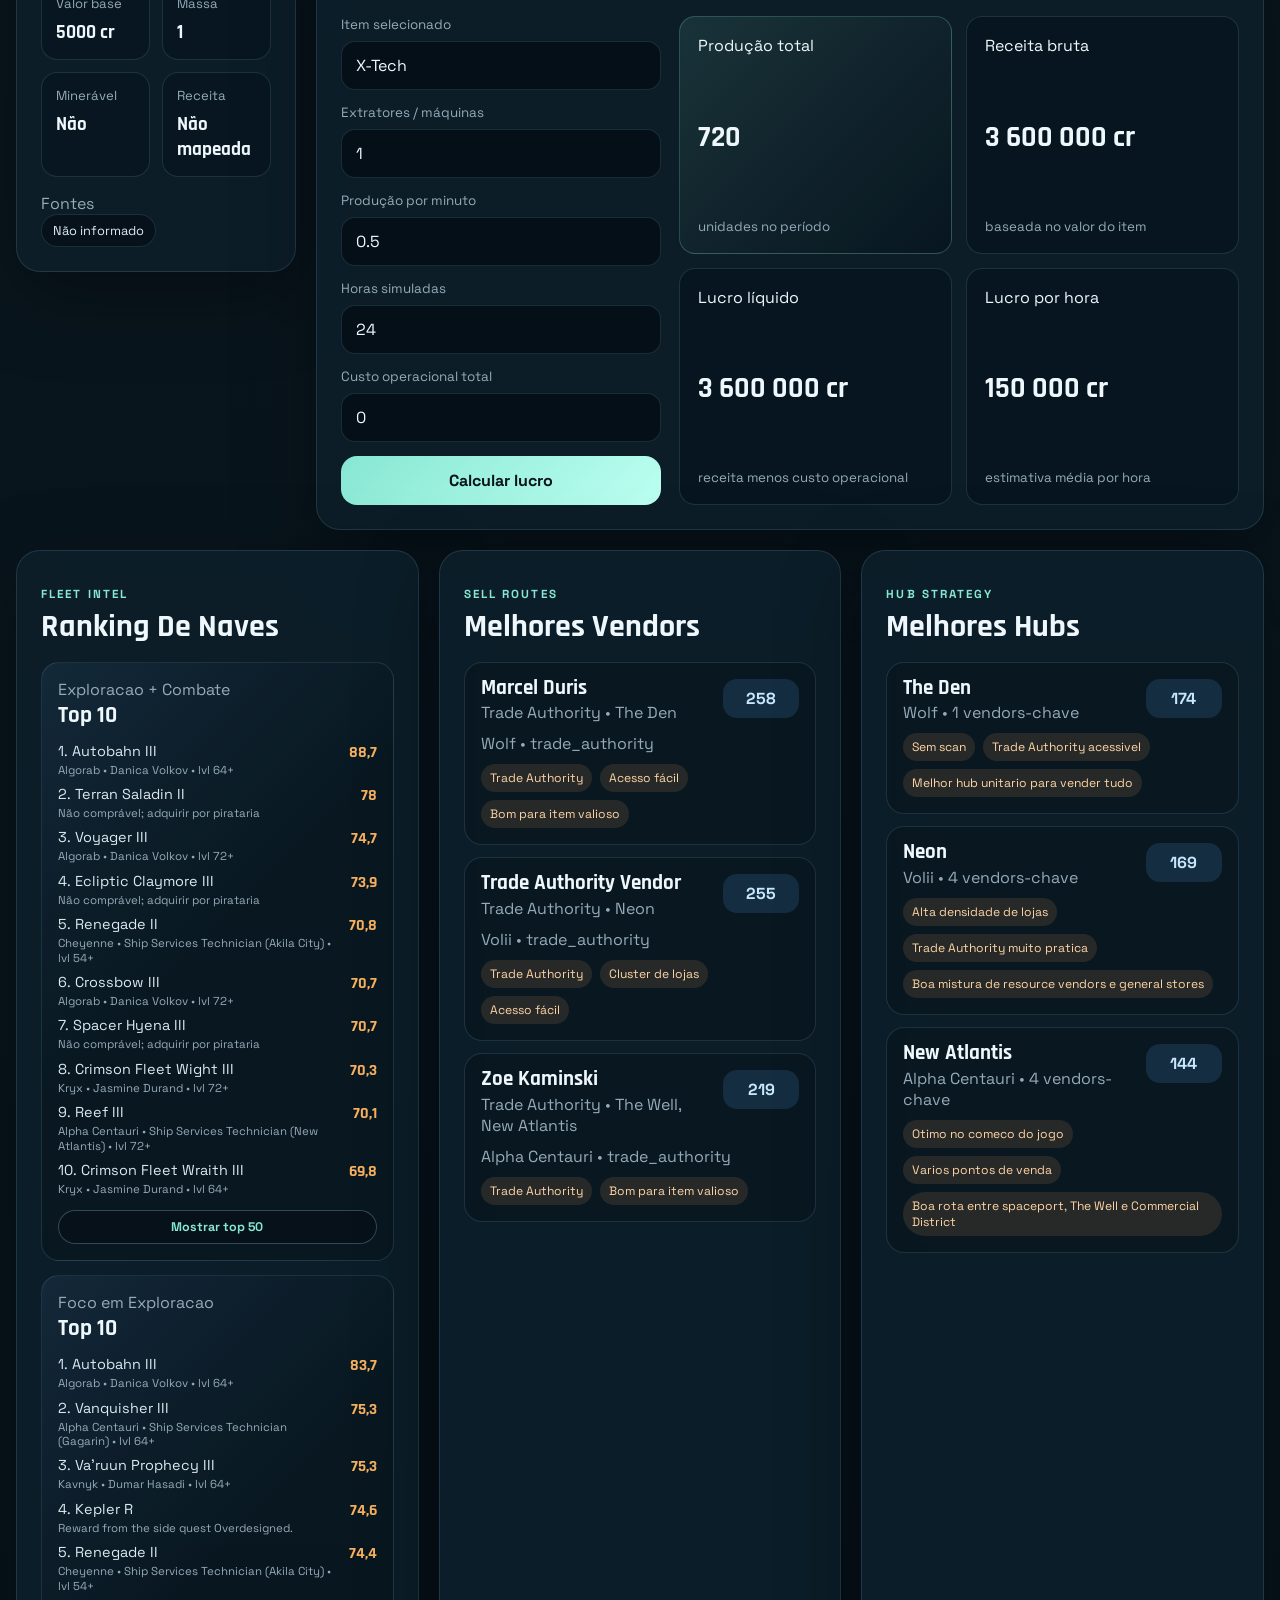
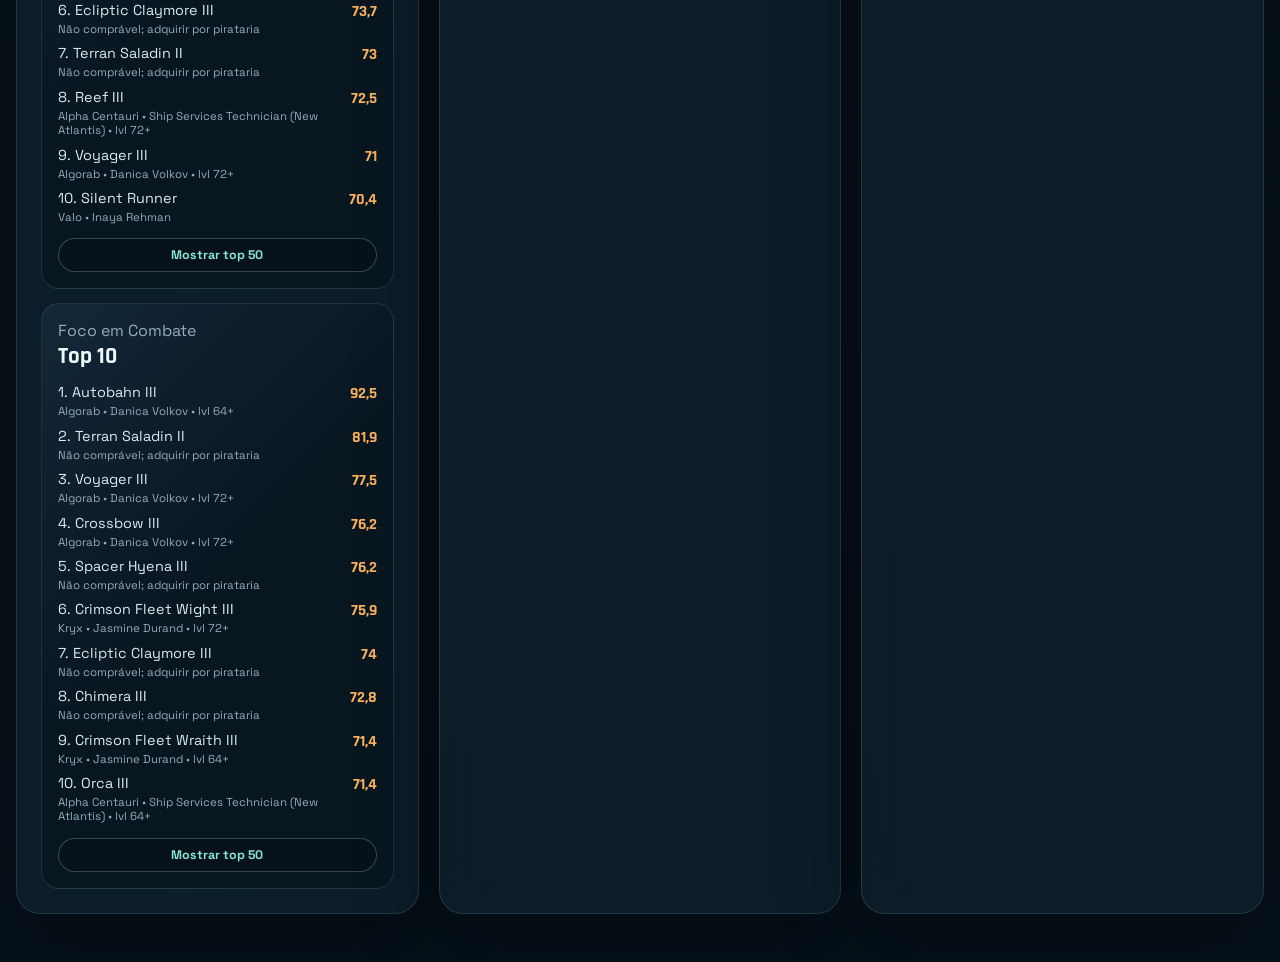
==== commit d8c45720: "comparador de naves implementado comparador de naves, e atualizado todas as naves com respectivos ve" ====
--- a/index.html
+++ b/index.html
@@ -54,7 +54,11 @@
             <div class="field-grid">
               <label class="field">
                 <span>Pesquisa</span>
-                <input id="search-input" type="search" placeholder="Aluminum, Adaptive Frame..." />
+                <input id="search-input" type="search" list="item-options" placeholder="Aluminum, Adaptive Frame..." />
+                <datalist id="item-options"></datalist>
+                <small id="search-selection-meta" class="field-hint">
+                  Pesquisa os itens para alimentar o detalhe, vendors e calculadora.
+                </small>
               </label>
 
               <label class="field">
@@ -117,34 +121,51 @@
               </article>
             </div>
           </section>
+
+          <section class="panel detail-panel">
+            <div class="panel-heading">
+              <p class="panel-kicker">Selected Item</p>
+              <h2>Detalhe</h2>
+            </div>
+
+            <div id="item-detail" class="detail-content empty-state">
+              Pesquisa um item na barra lateral para ver valor, categoria, fontes e receita relacionada.
+            </div>
+          </section>
         </aside>
 
         <section class="main-stack">
-          <section class="panel">
+          <section class="panel ship-compare-panel">
             <div class="panel-heading split-heading">
               <div>
-                <p class="panel-kicker">Cargo Registry</p>
-                <h2>Catálogo</h2>
+                <p class="panel-kicker">Fleet Comparator</p>
+                <h2>Comparador De Naves</h2>
               </div>
               <div class="table-caption">
-                <span id="table-results-count">0 resultados</span>
-              </div>
-            </div>
-
-            <div class="table-shell">
-              <table class="data-table">
-                <thead>
-                  <tr>
-                    <th>Nome</th>
-                    <th>Tipo</th>
-                    <th>Raridade</th>
-                    <th>Valor</th>
-                    <th>Massa</th>
-                    <th>Detalhe</th>
-                  </tr>
-                </thead>
-                <tbody id="catalog-table-body"></tbody>
-              </table>
+                <span>Compara stats e pontuações do site lado a lado</span>
+              </div>
+            </div>
+
+            <div class="ship-compare-controls">
+              <label class="field">
+                <span>Nave 1</span>
+                <input id="compare-ship-a" type="text" list="ship-options" placeholder="Ex.: Star Eagle" />
+              </label>
+
+              <label class="field">
+                <span>Nave 2</span>
+                <input id="compare-ship-b" type="text" list="ship-options" placeholder="Ex.: Shieldbreaker" />
+              </label>
+
+              <button id="compare-ships-button" class="action-button" type="button">
+                Comparar Naves
+              </button>
+            </div>
+
+            <datalist id="ship-options"></datalist>
+
+            <div id="ship-compare-result" class="ship-compare-result empty-state">
+              Escolhe duas naves para comparar todas as stats e as pontuações do site.
             </div>
           </section>
 
@@ -158,7 +179,7 @@
               <div class="calculator-form">
                 <label class="field">
                   <span>Item selecionado</span>
-                  <input id="selected-item-name" type="text" readonly placeholder="Escolha um item no catálogo" />
+                  <input id="selected-item-name" type="text" readonly placeholder="Pesquisa um item nos filtros" />
                 </label>
 
                 <label class="field">
@@ -224,18 +245,6 @@
             </div>
           </section>
 
-          <section class="panel detail-panel">
-            <div class="panel-heading">
-              <p class="panel-kicker">Selected Item</p>
-              <h2>Detalhe</h2>
-            </div>
-
-            <div id="item-detail" class="detail-content empty-state">
-              Selecione um item na tabela para ver valor, categoria, fontes e
-              receita relacionada.
-            </div>
-          </section>
-
           <section class="panel ranking-panel">
             <div class="panel-heading">
               <p class="panel-kicker">Sell Routes</p>
@@ -243,7 +252,7 @@
             </div>
 
             <div id="vendor-ranking" class="ranking-list empty-state">
-              Escolha um item para rankear vendors.
+              Pesquisa um item para rankear vendors.
             </div>
           </section>
 
@@ -254,7 +263,7 @@
             </div>
 
             <div id="hub-ranking" class="ranking-list empty-state">
-              Escolha um item para rankear hubs.
+              Pesquisa um item para rankear hubs.
             </div>
           </section>
         </aside>
--- a/styles.css
+++ b/styles.css
@@ -61,6 +61,26 @@
   box-shadow: var(--shadow);
 }
 
+.panel-focus {
+  border-color: rgba(135, 231, 210, 0.42);
+  box-shadow:
+    0 0 0 4px rgba(135, 231, 210, 0.12),
+    var(--shadow);
+  animation: panelFocusPulse 1.1s ease;
+}
+
+@keyframes panelFocusPulse {
+  0% {
+    transform: translateY(10px);
+    opacity: 0.78;
+  }
+
+  100% {
+    transform: translateY(0);
+    opacity: 1;
+  }
+}
+
 .hero-panel {
   display: grid;
   grid-template-columns: 1.25fr 1fr;
@@ -182,6 +202,7 @@
 
 .table-caption,
 .field span,
+.field-hint,
 .metric-card small,
 .detail-meta,
 .ranking-meta,
@@ -198,6 +219,11 @@
 .field {
   display: grid;
   gap: 8px;
+}
+
+.field-hint {
+  font-size: 0.8rem;
+  line-height: 1.45;
 }
 
 .field span {
@@ -421,6 +447,106 @@
   display: flex;
   flex-wrap: wrap;
   gap: 8px;
+}
+
+.ship-compare-panel {
+  display: grid;
+  gap: 18px;
+}
+
+.ship-compare-controls {
+  display: grid;
+  grid-template-columns: repeat(3, minmax(0, 1fr));
+  gap: 14px;
+  align-items: end;
+}
+
+.ship-compare-result {
+  display: grid;
+  gap: 16px;
+}
+
+.ship-compare-summary-grid {
+  display: grid;
+  grid-template-columns: repeat(2, minmax(0, 1fr));
+  gap: 16px;
+}
+
+.ship-compare-summary {
+  border: 1px solid var(--line);
+  border-radius: 18px;
+  padding: 18px;
+  background:
+    linear-gradient(135deg, rgba(101, 183, 255, 0.12), transparent 50%),
+    rgba(7, 19, 29, 0.62);
+  display: grid;
+  gap: 14px;
+}
+
+.ship-compare-top {
+  display: flex;
+  justify-content: space-between;
+  align-items: start;
+  gap: 14px;
+}
+
+.ship-compare-top h3 {
+  margin: 10px 0 0;
+  font-family: "Rajdhani", sans-serif;
+  font-size: 2rem;
+  line-height: 0.95;
+}
+
+.ship-compare-top strong {
+  font-size: 2rem;
+  color: var(--accent-2);
+}
+
+.ship-compare-score-grid {
+  display: grid;
+  grid-template-columns: repeat(3, minmax(0, 1fr));
+  gap: 12px;
+}
+
+.ship-compare-table {
+  border: 1px solid var(--line);
+  border-radius: 18px;
+  overflow: hidden;
+  background: rgba(6, 16, 24, 0.82);
+}
+
+.ship-compare-row {
+  display: grid;
+  grid-template-columns: 1.1fr 1fr 1fr;
+  gap: 14px;
+  padding: 14px 16px;
+  border-bottom: 1px solid var(--line);
+  align-items: center;
+}
+
+.ship-compare-row:last-child {
+  border-bottom: 0;
+}
+
+.ship-compare-row-head {
+  background: rgba(14, 32, 45, 0.88);
+  font-family: "Rajdhani", sans-serif;
+  font-size: 1rem;
+  color: #d5e9f3;
+}
+
+.ship-compare-label {
+  color: var(--muted);
+  font-size: 0.88rem;
+}
+
+.ship-compare-value {
+  font-weight: 700;
+  color: var(--text);
+}
+
+.ship-compare-value.is-better {
+  color: var(--accent);
 }
 
 .tag {
@@ -699,7 +825,9 @@
   .calculator-grid,
   .detail-grid,
   .detail-stack,
-  .ranking-picker {
+  .ranking-picker,
+  .ship-compare-controls,
+  .ship-compare-summary-grid {
     grid-template-columns: 1fr;
   }
 
@@ -707,7 +835,8 @@
     grid-template-columns: 1fr;
   }
 
-  .calculator-results {
+  .calculator-results,
+  .ship-compare-score-grid {
     grid-template-columns: 1fr 1fr;
   }
 }
@@ -732,7 +861,23 @@
     font-size: 1.7rem;
   }
 
-  .calculator-results {
+  .calculator-results,
+  .ship-compare-score-grid {
     grid-template-columns: 1fr;
   }
-}
+
+  .ship-compare-row {
+    grid-template-columns: 1fr;
+  }
+
+  .ship-compare-row-head {
+    display: none;
+  }
+
+  .ship-compare-label {
+    color: var(--accent);
+    text-transform: uppercase;
+    letter-spacing: 0.08em;
+    font-size: 0.72rem;
+  }
+}
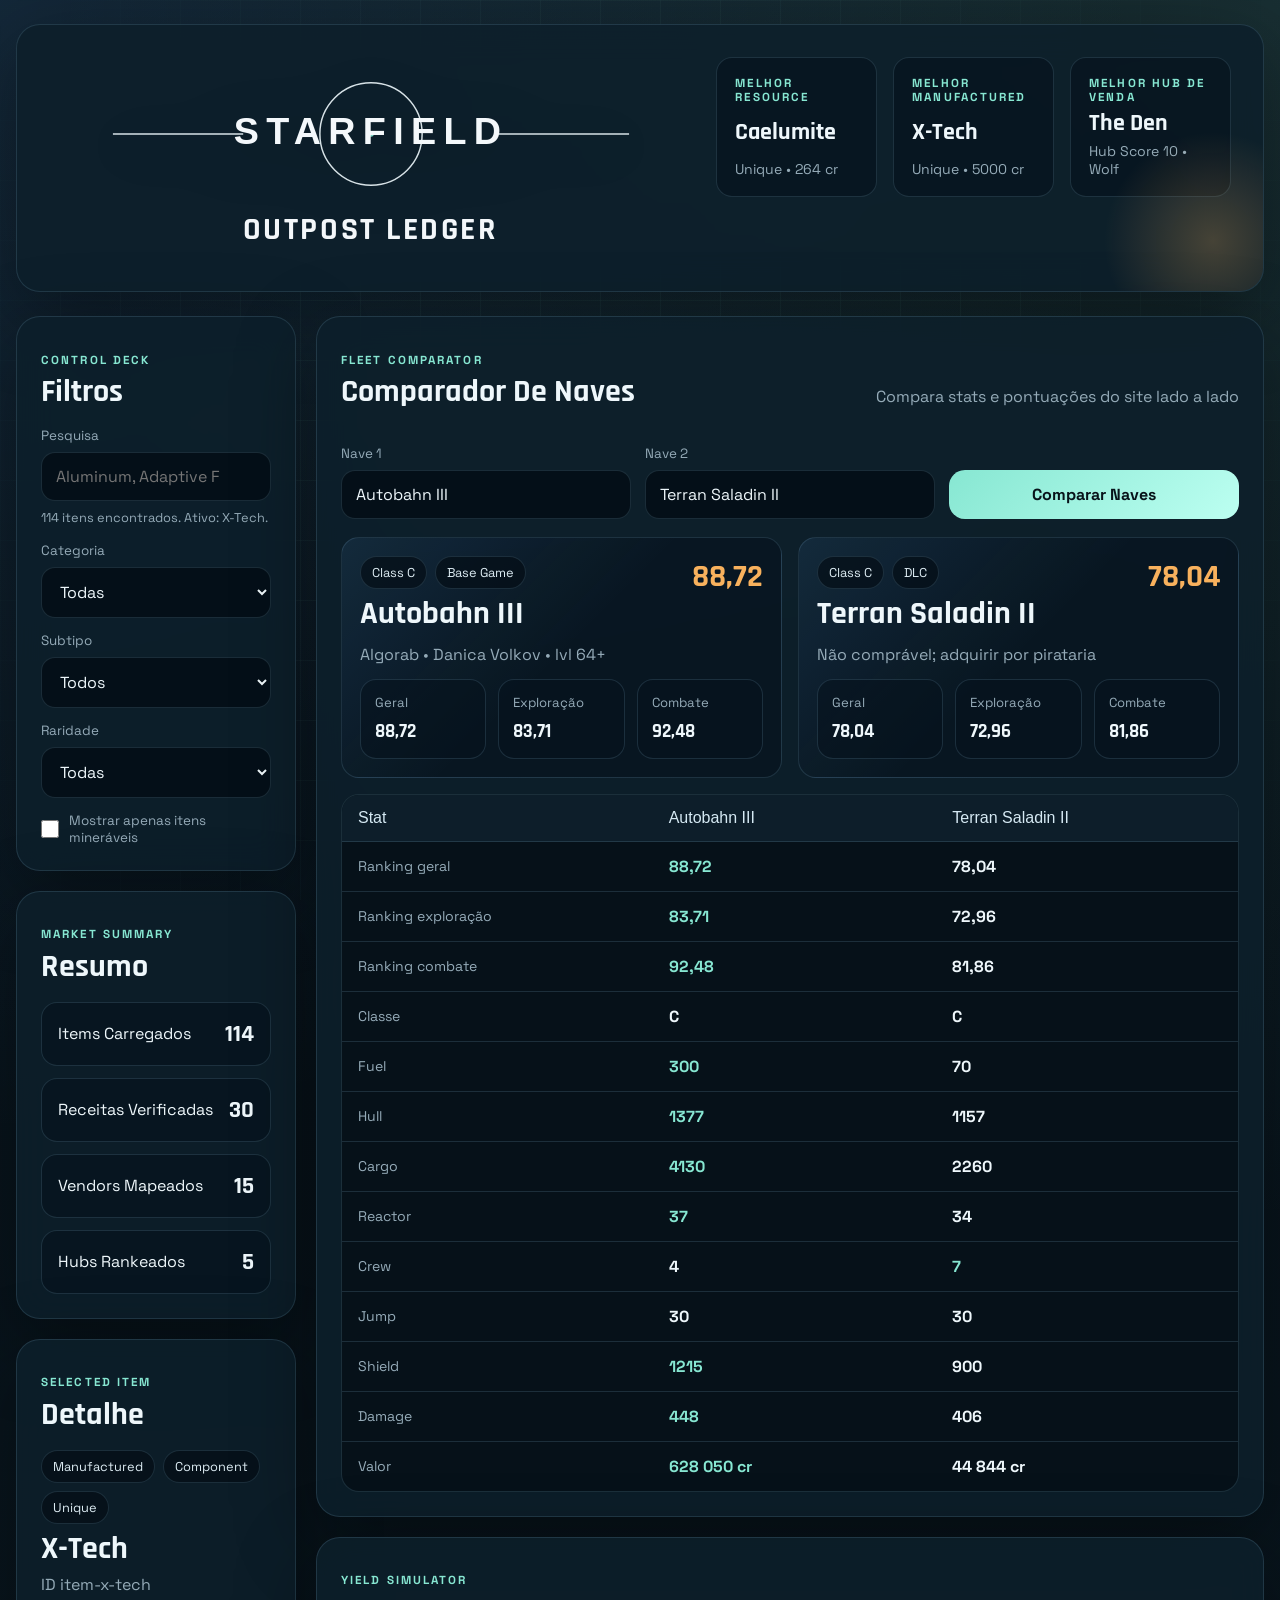
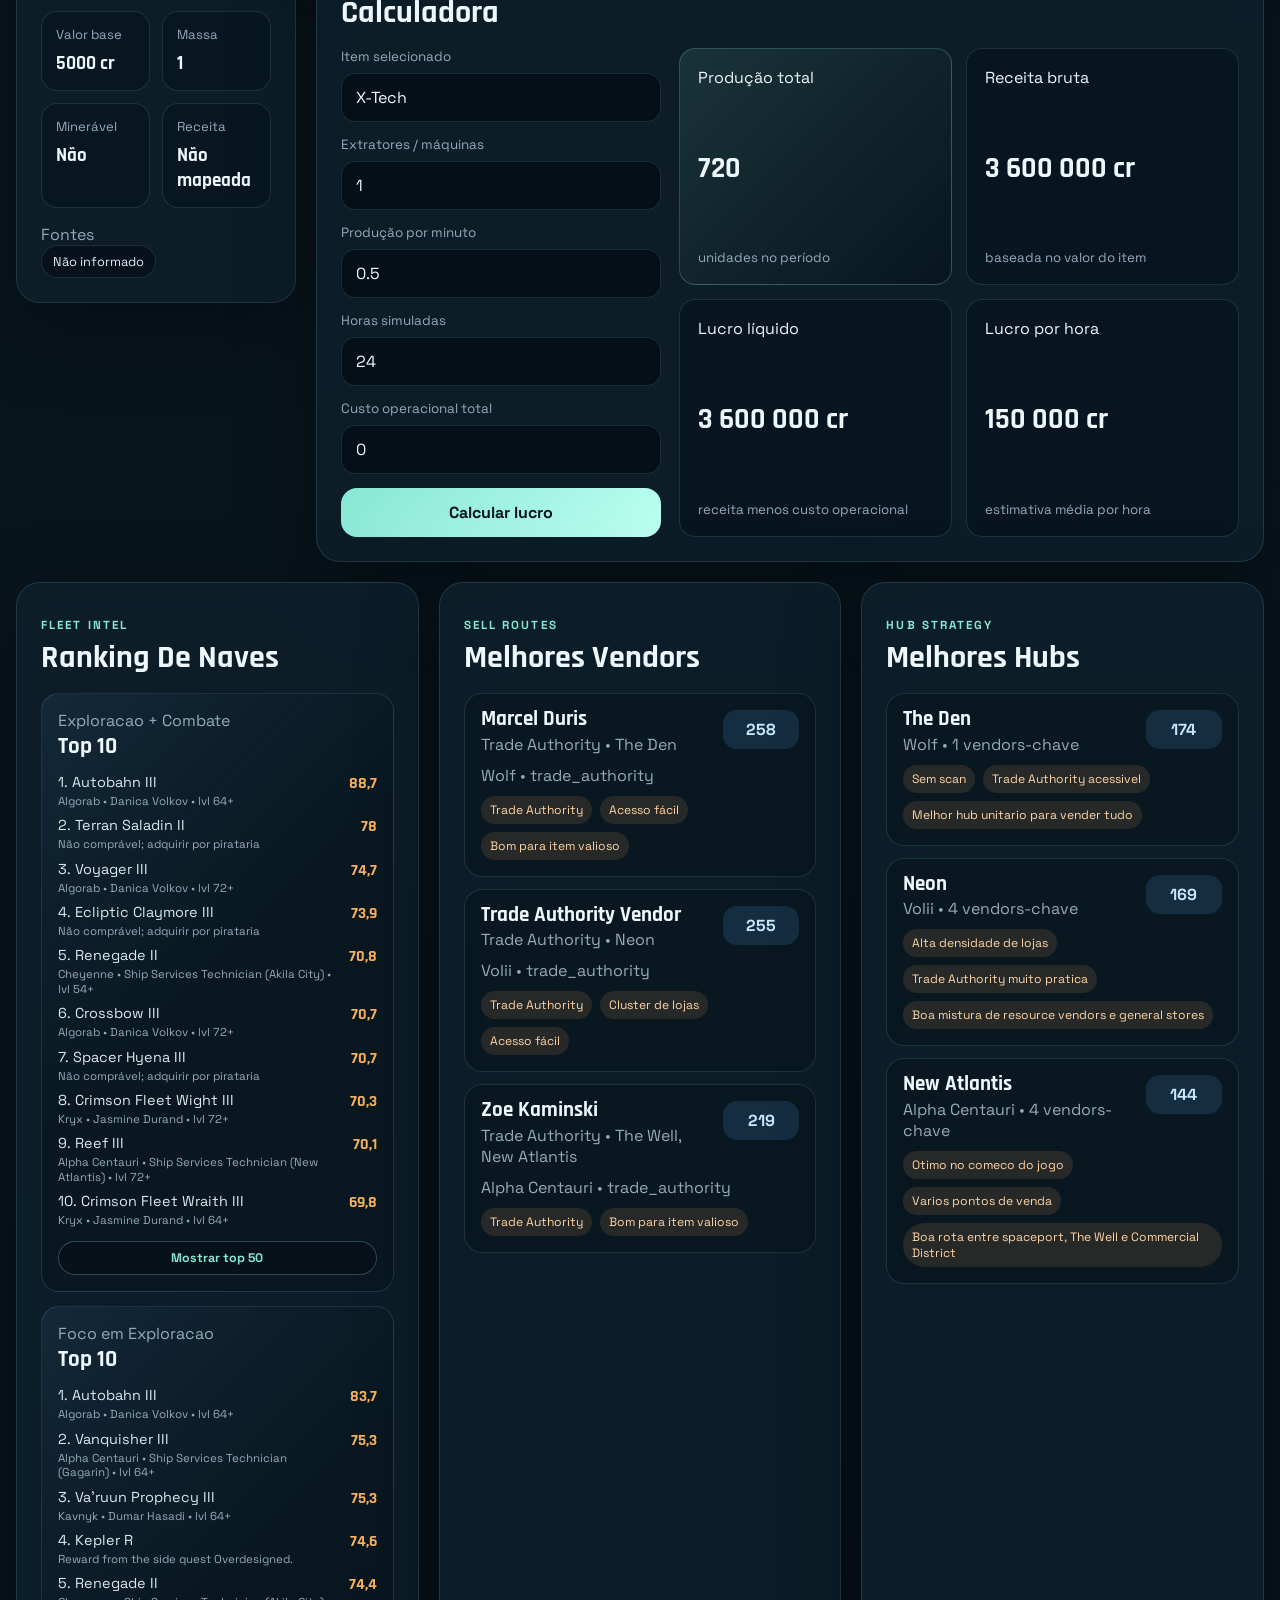
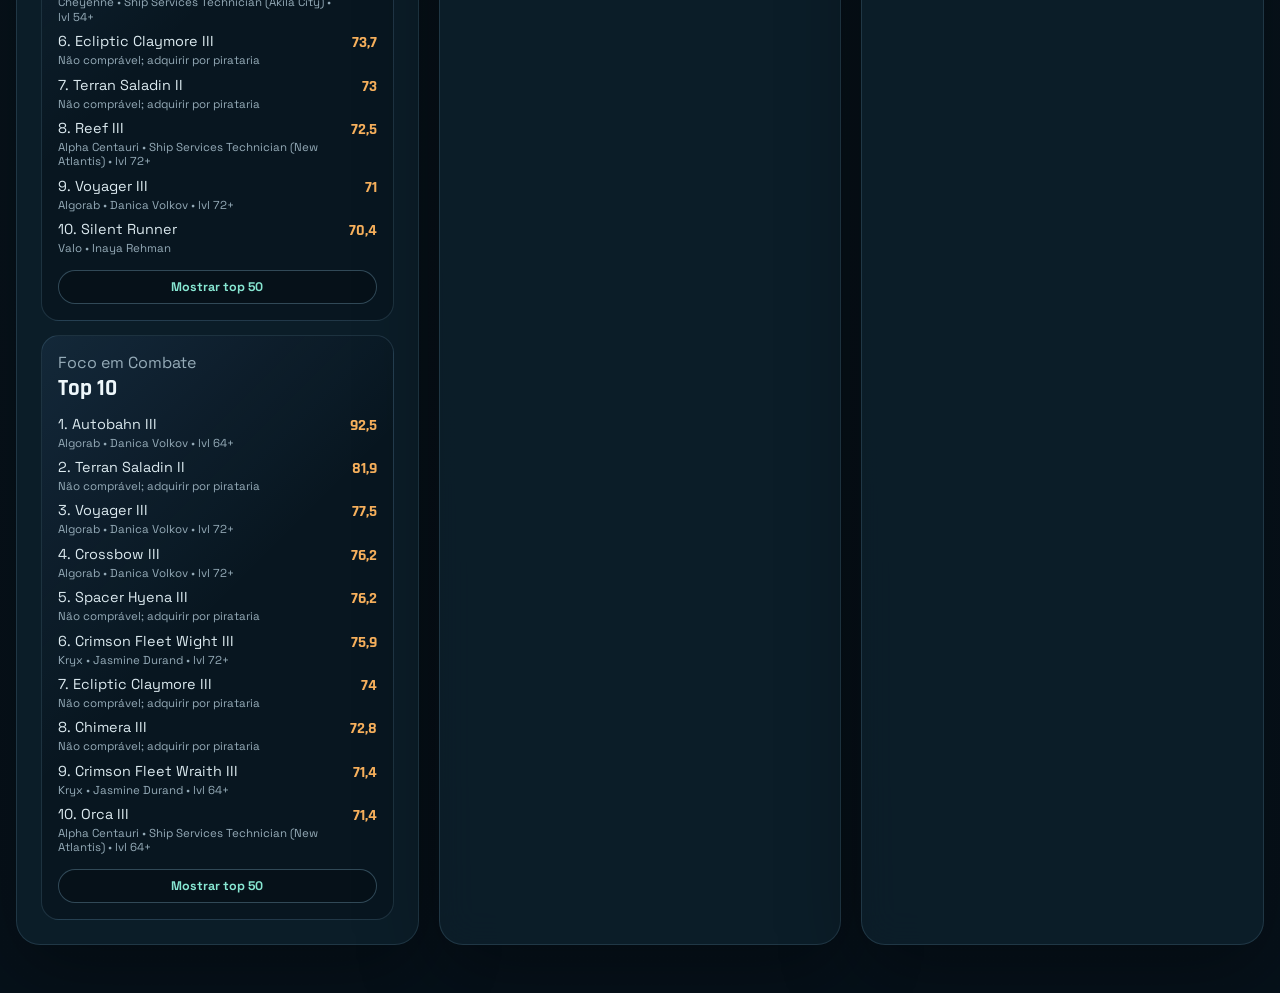
==== commit a422194f: "change logo" ====
--- a/index.html
+++ b/index.html
@@ -16,12 +16,10 @@
     <div class="app-shell">
       <header class="hero-panel">
         <div class="hero-copy">
-          <p class="eyebrow">Outpost Commerce Dashboard</p>
-          <h1>Starfield Outpost Ledger</h1>
-          <p class="hero-text">
-            Catalogue recursos, simule extratores, estime lucro e descubra os
-            melhores hubs para vender minerais e componentes manufaturados.
-          </p>
+          <div class="hero-brand">
+            <img class="hero-logo" src="./assets/starfield-logo.svg" alt="Starfield" />
+            <h1 class="hero-title">Outpost Ledger</h1>
+          </div>
         </div>
 
         <div class="hero-stats" id="hero-stats">
--- a/styles.css
+++ b/styles.css
@@ -124,6 +124,30 @@
   letter-spacing: 0.02em;
 }
 
+.hero-brand {
+  display: grid;
+  gap: 14px;
+  margin: 10px 0 14px;
+  justify-items: center;
+}
+
+.hero-logo {
+  width: min(100%, 560px);
+  height: auto;
+  display: block;
+  filter: drop-shadow(0 12px 26px rgba(0, 0, 0, 0.28));
+}
+
+.hero-title {
+  margin: 0;
+  font-size: clamp(1.5rem, 2.5vw, 2.25rem);
+  line-height: 0.94;
+  letter-spacing: 0.08em;
+  text-transform: uppercase;
+  color: #f3f7fa;
+  text-align: center;
+}
+
 h2 {
   margin: 6px 0 0;
   font-size: 2rem;
@@ -857,6 +881,10 @@
     font-size: 2.7rem;
   }
 
+  .hero-logo {
+    width: min(100%, 380px);
+  }
+
   h2 {
     font-size: 1.7rem;
   }
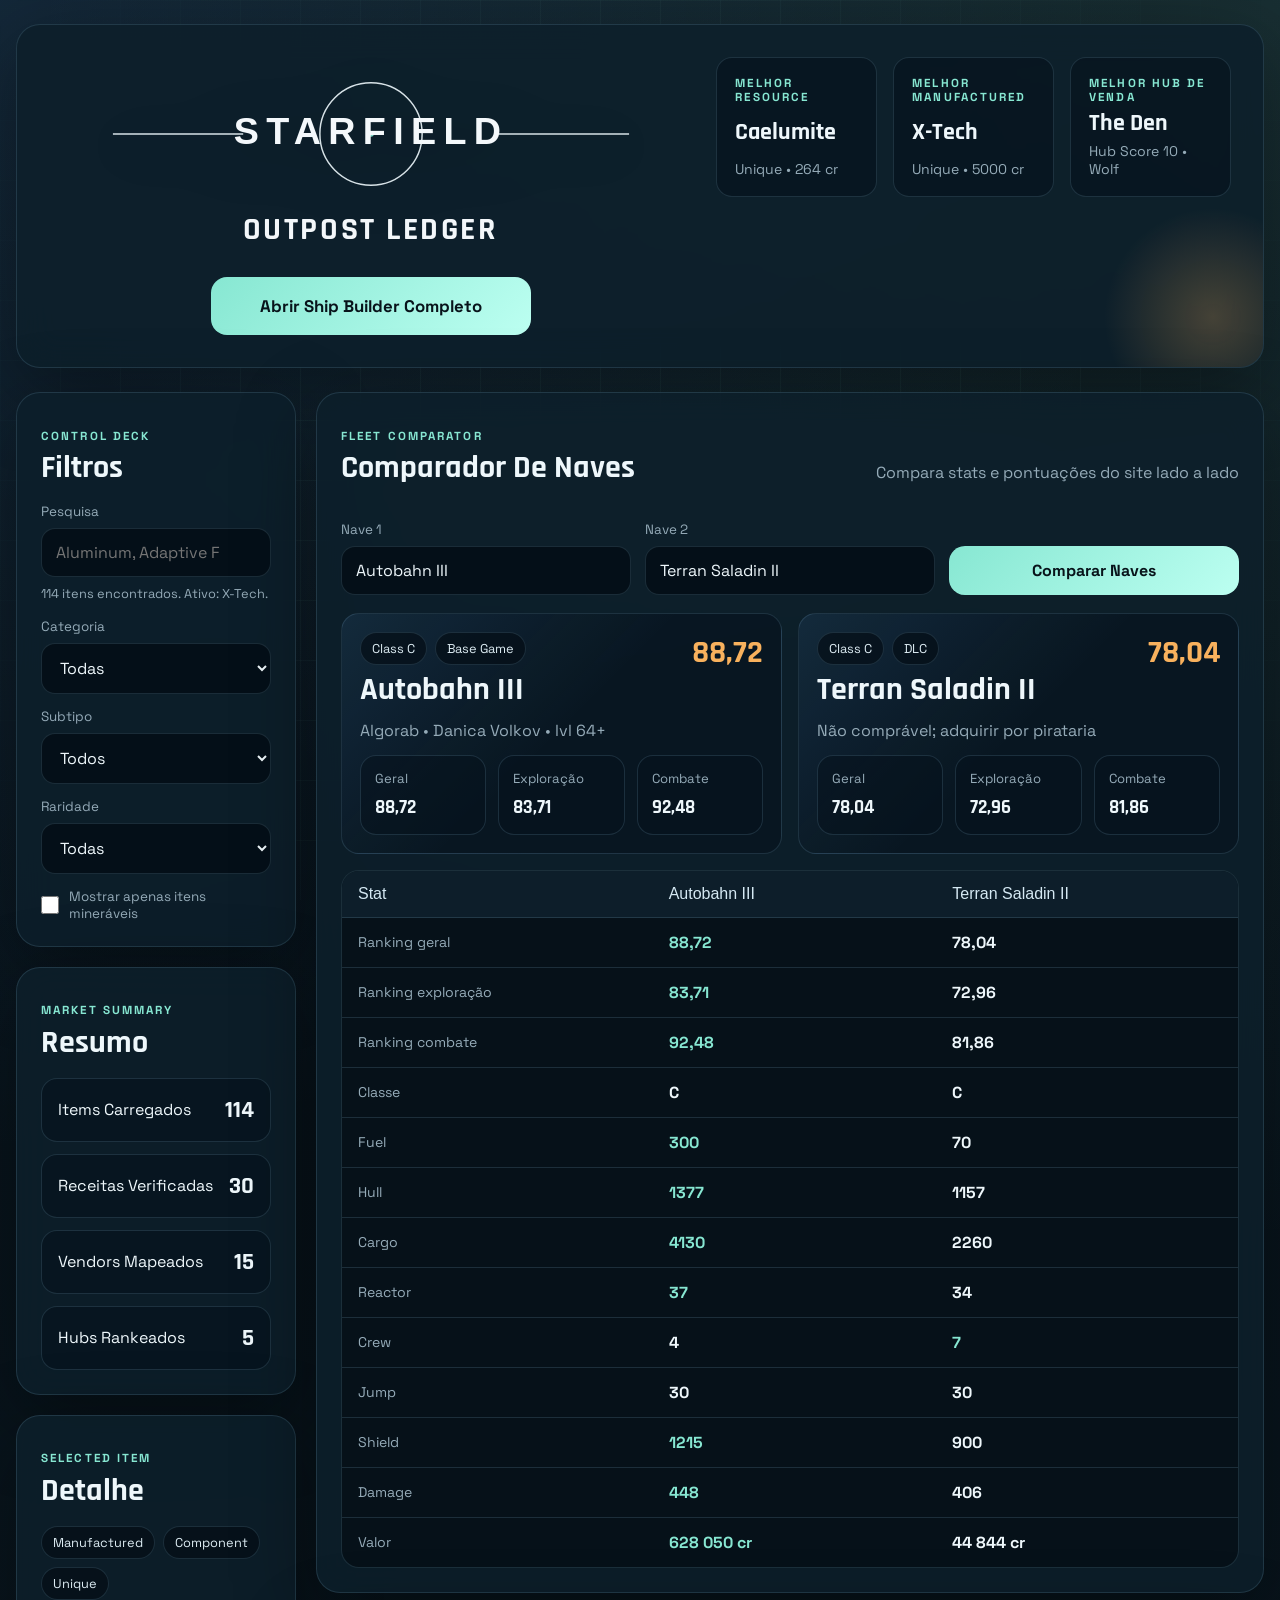
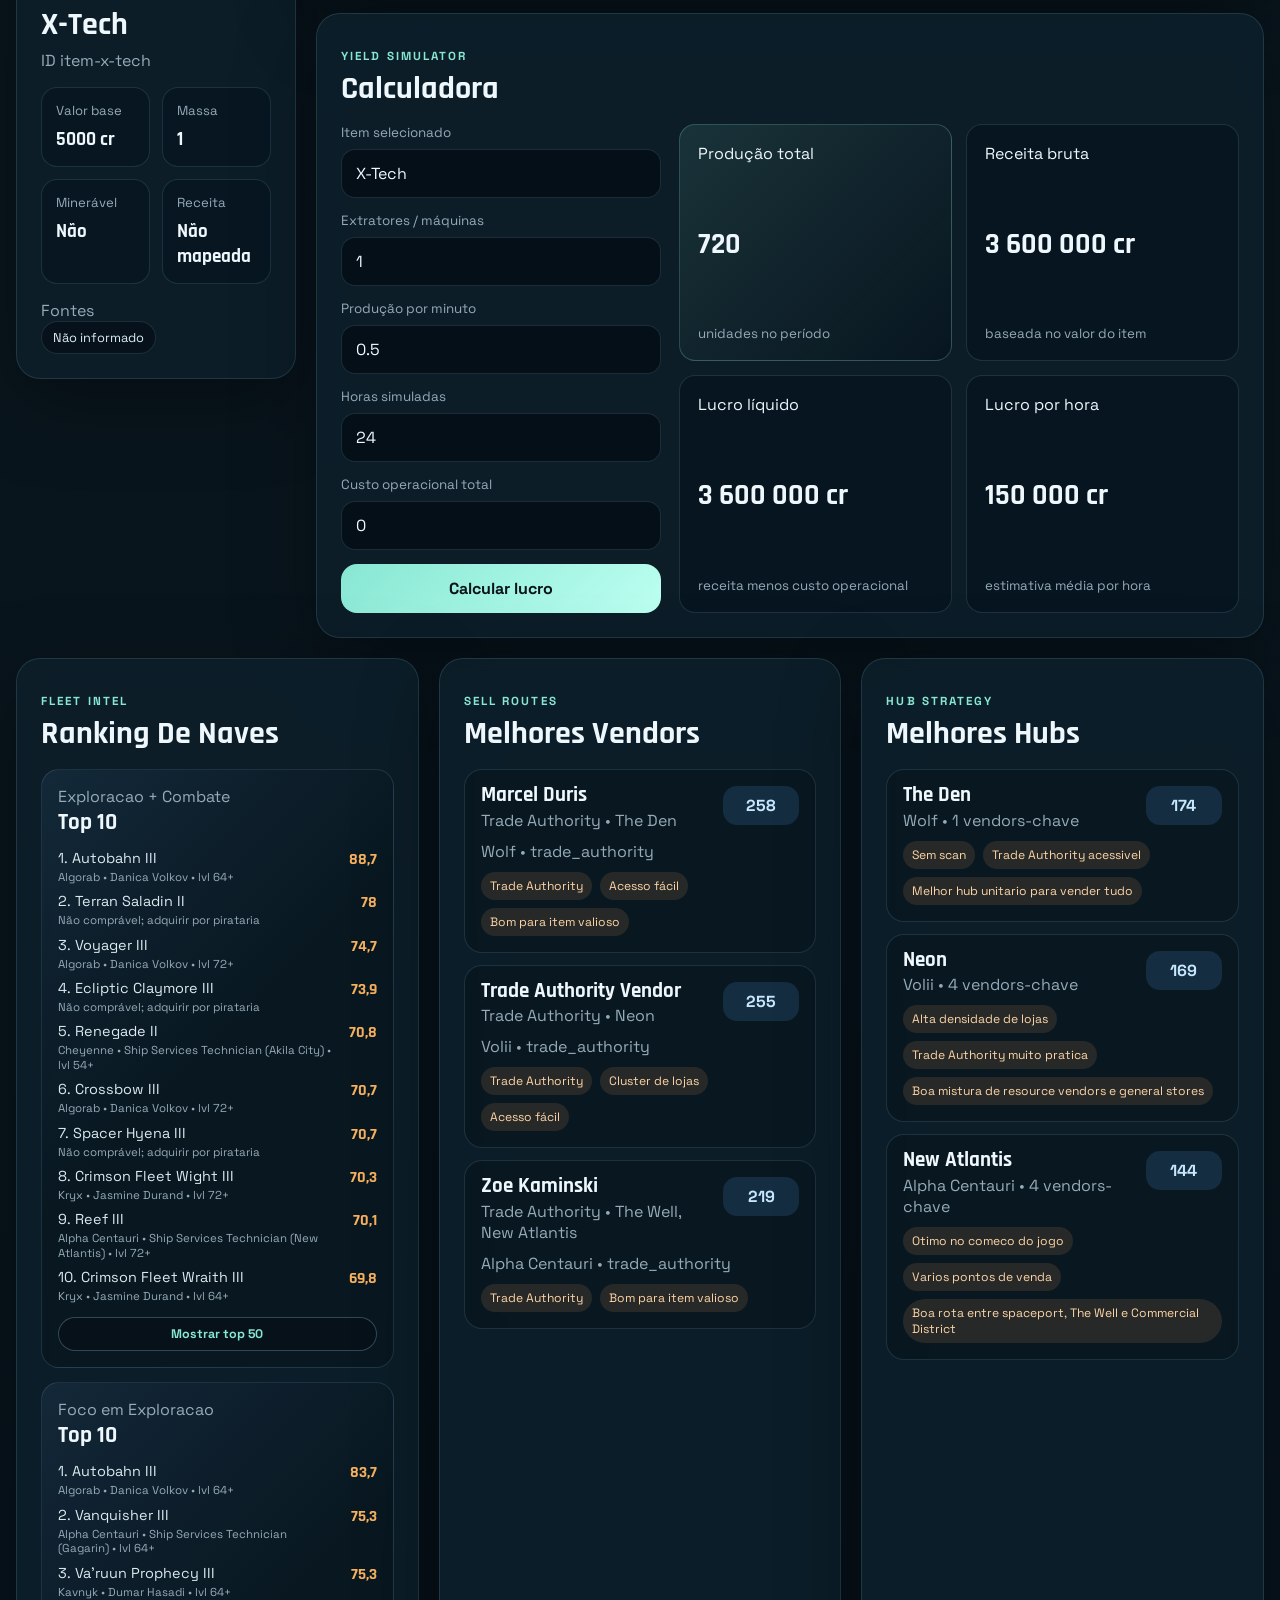
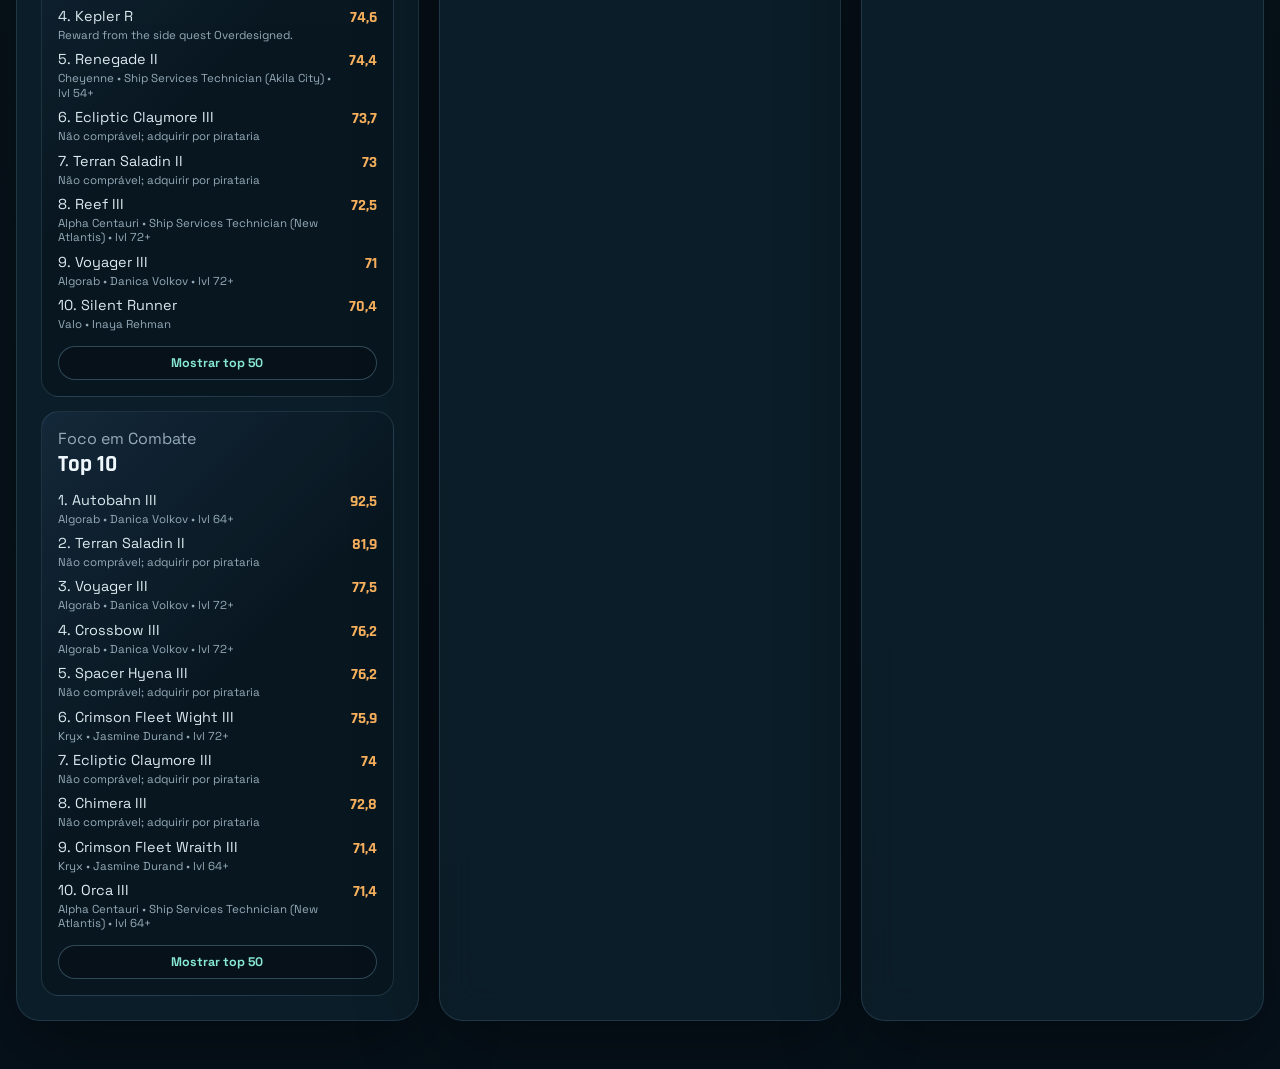
==== commit c3206c59: "adicionado builder de naves" ====
--- a/index.html
+++ b/index.html
@@ -20,6 +20,10 @@
             <img class="hero-logo" src="./assets/starfield-logo.svg" alt="Starfield" />
             <h1 class="hero-title">Outpost Ledger</h1>
           </div>
+
+          <a class="action-button hero-builder-button" href="./ship-builder.html">
+            Abrir Ship Builder Completo
+          </a>
         </div>
 
         <div class="hero-stats" id="hero-stats">
--- a/styles.css
+++ b/styles.css
@@ -131,6 +131,12 @@
   justify-items: center;
 }
 
+.hero-copy {
+  display: grid;
+  align-content: center;
+  gap: 18px;
+}
+
 .hero-logo {
   width: min(100%, 560px);
   height: auto;
@@ -401,6 +407,24 @@
   box-shadow: 0 12px 30px rgba(135, 231, 210, 0.18);
 }
 
+.hero-builder-button {
+  justify-self: center;
+  min-width: 320px;
+  padding: 18px 24px;
+  font-size: 1.05rem;
+  font-weight: 700;
+  text-decoration: none;
+  text-align: center;
+}
+
+.secondary-action-button {
+  color: var(--text);
+  background:
+    linear-gradient(135deg, rgba(101, 183, 255, 0.18), rgba(135, 231, 210, 0.08)),
+    rgba(5, 15, 23, 0.9);
+  border: 1px solid var(--line-strong);
+}
+
 .calculator-results {
   display: grid;
   grid-template-columns: repeat(2, minmax(0, 1fr));
@@ -571,6 +595,202 @@
 
 .ship-compare-value.is-better {
   color: var(--accent);
+}
+
+.ship-builder-panel,
+.ship-builder-shell,
+.ship-builder-controls,
+.ship-builder-result,
+.ship-builder-recommendations {
+  display: grid;
+  gap: 18px;
+}
+
+.ship-builder-shell {
+  grid-template-columns: minmax(0, 1.05fr) minmax(320px, 0.95fr);
+  align-items: start;
+}
+
+.ship-builder-shell-page {
+  grid-template-columns: 1fr;
+}
+
+.ship-builder-controls {
+  align-content: start;
+}
+
+.ship-builder-top-grid,
+.ship-builder-module-grid,
+.ship-builder-metric-grid,
+.ship-builder-compatibility-grid,
+.ship-builder-breakdown-grid,
+.ship-builder-score-grid,
+.ship-builder-reference-grid {
+  display: grid;
+  gap: 14px;
+}
+
+.ship-builder-top-grid {
+  grid-template-columns: repeat(3, minmax(0, 1fr));
+}
+
+.ship-builder-top-grid-page {
+  grid-template-columns: repeat(5, minmax(0, 1fr));
+}
+
+.ship-builder-module-grid {
+  grid-template-columns: repeat(3, minmax(0, 1fr));
+}
+
+.ship-builder-actions {
+  display: flex;
+  gap: 12px;
+  flex-wrap: wrap;
+}
+
+.ship-builder-result.is-ready {
+  padding: 0;
+  border: none;
+  background: transparent;
+}
+
+.ship-builder-metric-grid {
+  grid-template-columns: repeat(2, minmax(0, 1fr));
+}
+
+.ship-builder-compatibility-grid {
+  grid-template-columns: repeat(2, minmax(0, 1fr));
+}
+
+.ship-builder-diagnostic-card,
+.ship-builder-reference-card,
+.ship-builder-recommendation-card {
+  border: 1px solid var(--line);
+  border-radius: 18px;
+  padding: 18px;
+  background:
+    linear-gradient(135deg, rgba(101, 183, 255, 0.1), transparent 56%),
+    rgba(7, 19, 29, 0.62);
+}
+
+.ship-builder-diagnostic-card {
+  display: grid;
+  gap: 14px;
+}
+
+.ship-builder-diagnostic-card h3,
+.ship-builder-reference-top h3,
+.ship-builder-subheading h3 {
+  margin: 0;
+  font-family: "Rajdhani", sans-serif;
+  font-size: 1.8rem;
+  line-height: 0.95;
+}
+
+.ship-builder-diagnostic-card p,
+.ship-builder-recommendation-card p {
+  margin: 0;
+  color: var(--muted);
+  line-height: 1.6;
+}
+
+.ship-builder-breakdown-grid,
+.ship-builder-score-grid,
+.ship-builder-reference-grid,
+.ship-builder-vendor-grid {
+  grid-template-columns: repeat(3, minmax(0, 1fr));
+}
+
+.ship-builder-subheading {
+  margin-bottom: 0;
+}
+
+.ship-builder-reference-top,
+.ship-builder-recommendation-top {
+  display: flex;
+  justify-content: space-between;
+  align-items: start;
+  gap: 14px;
+}
+
+.ship-builder-reference-top strong {
+  font-size: 2rem;
+  color: var(--accent-2);
+}
+
+.ship-builder-recommendation-card {
+  display: grid;
+  gap: 12px;
+}
+
+.ship-builder-vendor-card {
+  border: 1px solid var(--line);
+  border-radius: 18px;
+  padding: 16px;
+  background: rgba(7, 19, 29, 0.56);
+  display: grid;
+  gap: 10px;
+}
+
+.ship-builder-vendor-top {
+  display: flex;
+  justify-content: space-between;
+  align-items: start;
+  gap: 10px;
+}
+
+.ship-builder-vendor-top strong {
+  font-size: 1.2rem;
+  line-height: 1;
+}
+
+.ship-builder-vendor-lines {
+  display: grid;
+  gap: 6px;
+  color: var(--muted);
+  font-size: 0.84rem;
+  line-height: 1.45;
+}
+
+.vendor-status-badge {
+  display: inline-flex;
+  align-items: center;
+  border-radius: 999px;
+  padding: 6px 10px;
+  background: rgba(135, 231, 210, 0.12);
+  color: #bdf7eb;
+  font-size: 0.72rem;
+  font-weight: 700;
+  white-space: nowrap;
+}
+
+.ship-builder-footnote {
+  color: var(--muted);
+  font-size: 0.85rem;
+  line-height: 1.55;
+}
+
+.ship-builder-page,
+.ship-builder-page-panel,
+.ship-upgrade-panel,
+.ship-upgrade-roadmap,
+.ship-upgrade-phase-list {
+  display: grid;
+  gap: 18px;
+}
+
+.ship-upgrade-copy {
+  margin: 0;
+  color: var(--muted);
+  line-height: 1.6;
+}
+
+.detail-card.is-positive strong {
+  color: var(--accent);
+}
+
+.detail-card.is-negative strong {
+  color: var(--danger);
 }
 
 .tag {
@@ -636,6 +856,10 @@
   margin-top: 14px;
 }
 
+.builder-open-link {
+  margin-top: 12px;
+}
+
 .compact-ranking {
   list-style: none;
   display: grid;
@@ -851,7 +1075,11 @@
   .detail-stack,
   .ranking-picker,
   .ship-compare-controls,
-  .ship-compare-summary-grid {
+  .ship-compare-summary-grid,
+  .ship-builder-shell,
+  .ship-builder-top-grid,
+  .ship-builder-top-grid-page,
+  .ship-builder-module-grid {
     grid-template-columns: 1fr;
   }
 
@@ -860,7 +1088,13 @@
   }
 
   .calculator-results,
-  .ship-compare-score-grid {
+  .ship-compare-score-grid,
+  .ship-builder-metric-grid,
+  .ship-builder-compatibility-grid,
+  .ship-builder-breakdown-grid,
+  .ship-builder-score-grid,
+  .ship-builder-reference-grid,
+  .ship-builder-vendor-grid {
     grid-template-columns: 1fr 1fr;
   }
 }
@@ -885,13 +1119,28 @@
     width: min(100%, 380px);
   }
 
+  .hero-builder-button {
+    min-width: 0;
+    width: 100%;
+  }
+
   h2 {
     font-size: 1.7rem;
   }
 
   .calculator-results,
-  .ship-compare-score-grid {
+  .ship-compare-score-grid,
+  .ship-builder-metric-grid,
+  .ship-builder-compatibility-grid,
+  .ship-builder-breakdown-grid,
+  .ship-builder-score-grid,
+  .ship-builder-reference-grid,
+  .ship-builder-vendor-grid {
     grid-template-columns: 1fr;
+  }
+
+  .ship-builder-actions {
+    display: grid;
   }
 
   .ship-compare-row {
